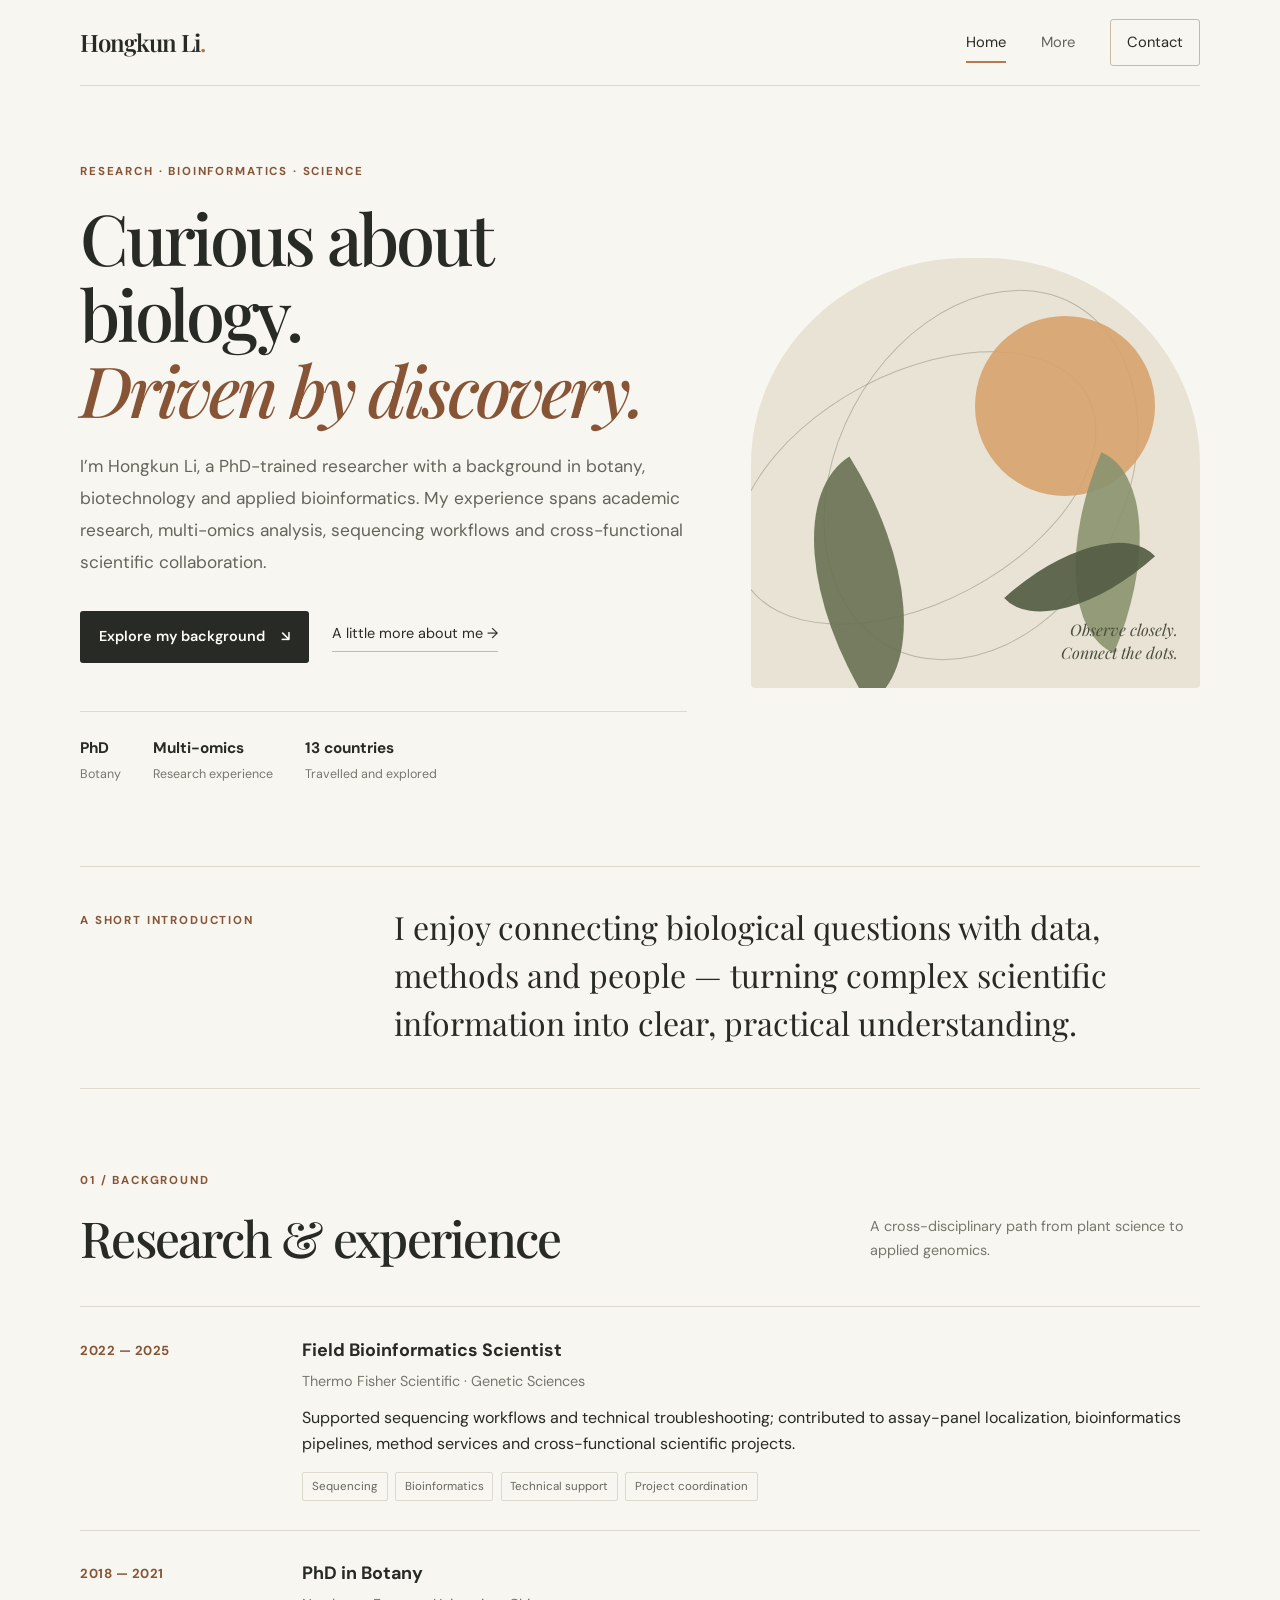
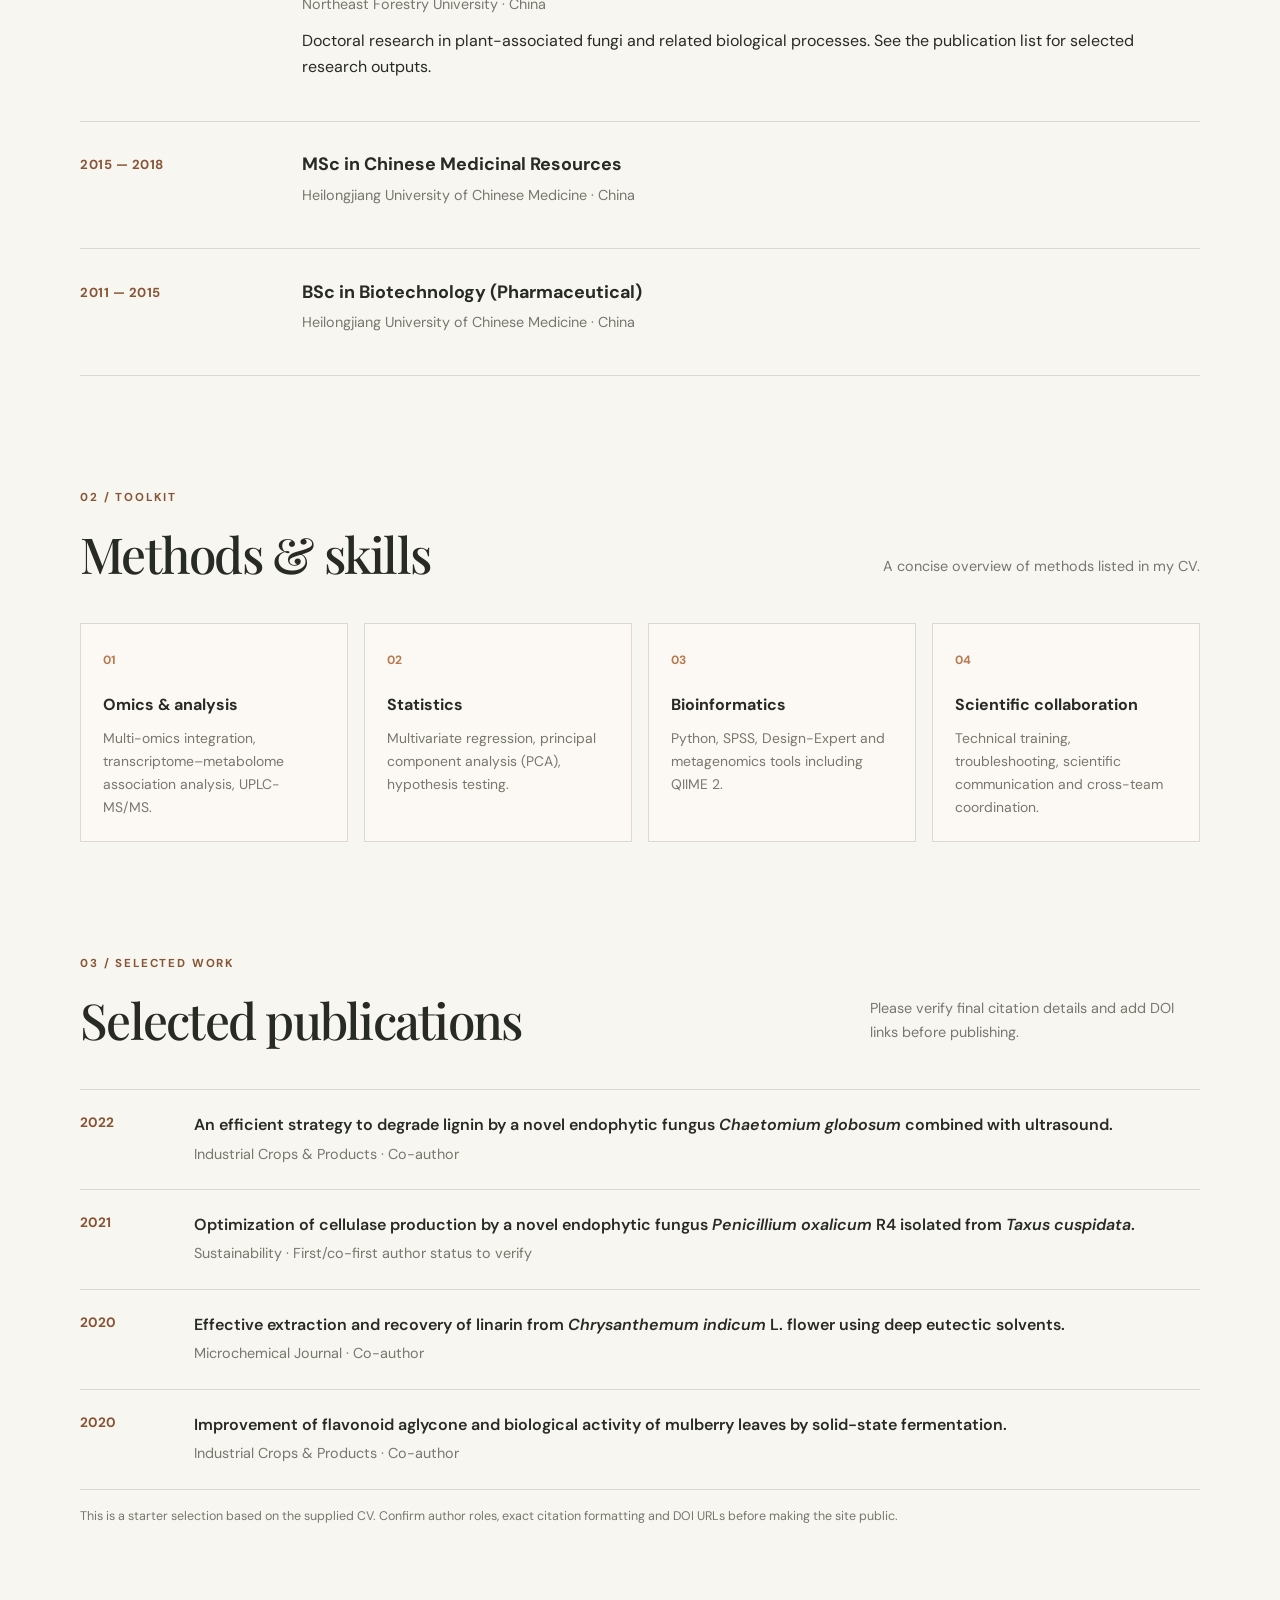
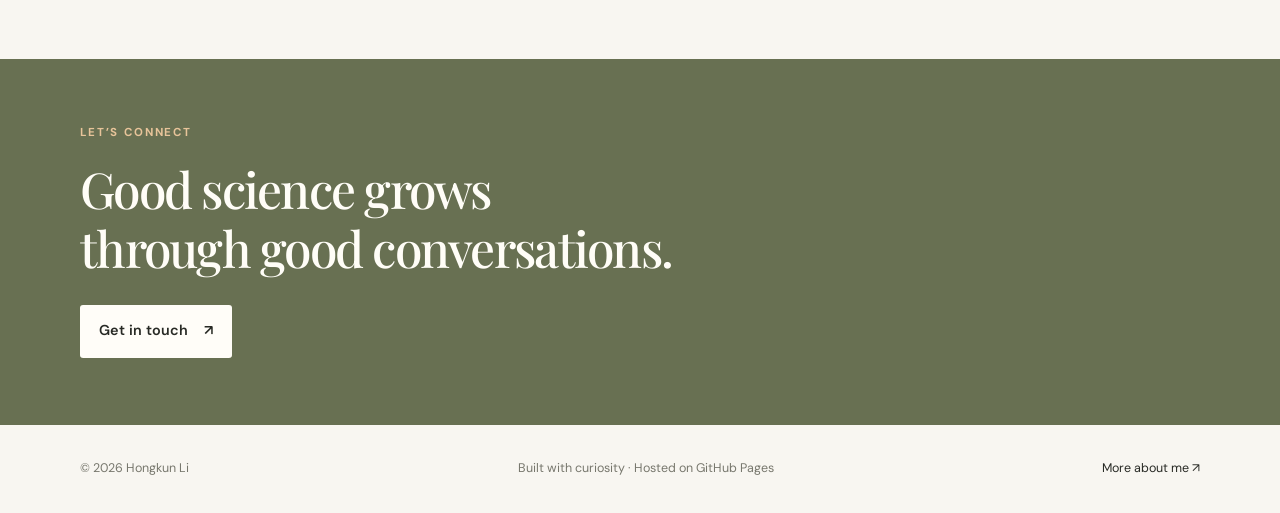
==== index.html @ 90cfc953 "Add files via upload" ====
<!doctype html>
<html lang="en">
<head>
  <meta charset="utf-8">
  <meta name="viewport" content="width=device-width, initial-scale=1">
  <meta name="description" content="Hongkun Li — researcher in botany, biotechnology and bioinformatics.">
  <title>Hongkun Li | Researcher</title>
  <link rel="stylesheet" href="style.css">
  <script src="script.js" defer></script>
</head>
<body>
  <a class="skip-link" href="#main">Skip to content</a>
  <header class="site-header">
    <a class="wordmark" href="index.html" aria-label="Hongkun Li home">Hongkun Li<span>.</span></a>
    <button class="menu-toggle" aria-expanded="false" aria-controls="site-nav">Menu</button>
    <nav id="site-nav" class="site-nav" aria-label="Main navigation">
      <a class="active" href="index.html">Home</a>
      <a href="more.html">More</a>
      <a class="nav-cta" href="mailto:hongkun1231@163.com">Contact</a>
    </nav>
  </header>

  <main id="main">
    <section class="hero section-wrap">
      <div class="hero-copy">
        <p class="eyebrow">RESEARCH · BIOINFORMATICS · SCIENCE</p>
        <h1>Curious about biology.<br><em>Driven by discovery.</em></h1>
        <p class="lead">I’m Hongkun Li, a PhD-trained researcher with a background in botany, biotechnology and applied bioinformatics. My experience spans academic research, multi-omics analysis, sequencing workflows and cross-functional scientific collaboration.</p>
        <div class="hero-actions">
          <a class="button button-dark" href="#research">Explore my background <span aria-hidden="true">↘</span></a>
          <a class="text-link" href="more.html">A little more about me <span aria-hidden="true">→</span></a>
        </div>
        <div class="quick-facts">
          <div><strong>PhD</strong><span>Botany</span></div>
          <div><strong>Multi-omics</strong><span>Research experience</span></div>
          <div><strong>13 countries</strong><span>Travelled and explored</span></div>
        </div>
      </div>
      <div class="hero-art" aria-label="Abstract botanical illustration">
        <div class="art-orbit orbit-one"></div>
        <div class="art-orbit orbit-two"></div>
        <div class="art-sun"></div>
        <div class="leaf leaf-one"></div>
        <div class="leaf leaf-two"></div>
        <div class="leaf leaf-three"></div>
        <div class="art-caption">Observe closely.<br>Connect the dots.</div>
      </div>
    </section>

    <section class="section-wrap intro-strip">
      <p class="eyebrow">A SHORT INTRODUCTION</p>
      <p class="intro-statement">I enjoy connecting biological questions with data, methods and people — turning complex scientific information into clear, practical understanding.</p>
    </section>

    <section id="research" class="section-wrap content-section">
      <div class="section-heading">
        <div><p class="eyebrow">01 / BACKGROUND</p><h2>Research & experience</h2></div>
        <p class="section-note">A cross-disciplinary path from plant science to applied genomics.</p>
      </div>
      <div class="timeline">
        <article class="timeline-item">
          <div class="timeline-date">2022 — 2025</div>
          <div class="timeline-body">
            <h3>Field Bioinformatics Scientist</h3>
            <p class="muted">Thermo Fisher Scientific · Genetic Sciences</p>
            <p>Supported sequencing workflows and technical troubleshooting; contributed to assay-panel localization, bioinformatics pipelines, method services and cross-functional scientific projects.</p>
            <div class="tag-row"><span>Sequencing</span><span>Bioinformatics</span><span>Technical support</span><span>Project coordination</span></div>
          </div>
        </article>
        <article class="timeline-item">
          <div class="timeline-date">2018 — 2021</div>
          <div class="timeline-body">
            <h3>PhD in Botany</h3>
            <p class="muted">Northeast Forestry University · China</p>
            <p>Doctoral research in plant-associated fungi and related biological processes. See the publication list for selected research outputs.</p>
          </div>
        </article>
        <article class="timeline-item">
          <div class="timeline-date">2015 — 2018</div>
          <div class="timeline-body">
            <h3>MSc in Chinese Medicinal Resources</h3>
            <p class="muted">Heilongjiang University of Chinese Medicine · China</p>
          </div>
        </article>
        <article class="timeline-item">
          <div class="timeline-date">2011 — 2015</div>
          <div class="timeline-body">
            <h3>BSc in Biotechnology (Pharmaceutical)</h3>
            <p class="muted">Heilongjiang University of Chinese Medicine · China</p>
          </div>
        </article>
      </div>
    </section>

    <section class="section-wrap content-section">
      <div class="section-heading">
        <div><p class="eyebrow">02 / TOOLKIT</p><h2>Methods & skills</h2></div>
        <p class="section-note">A concise overview of methods listed in my CV.</p>
      </div>
      <div class="skills-grid">
        <article class="skill-card"><span class="skill-number">01</span><h3>Omics & analysis</h3><p>Multi-omics integration, transcriptome–metabolome association analysis, UPLC-MS/MS.</p></article>
        <article class="skill-card"><span class="skill-number">02</span><h3>Statistics</h3><p>Multivariate regression, principal component analysis (PCA), hypothesis testing.</p></article>
        <article class="skill-card"><span class="skill-number">03</span><h3>Bioinformatics</h3><p>Python, SPSS, Design-Expert and metagenomics tools including QIIME 2.</p></article>
        <article class="skill-card"><span class="skill-number">04</span><h3>Scientific collaboration</h3><p>Technical training, troubleshooting, scientific communication and cross-team coordination.</p></article>
      </div>
    </section>

    <section class="section-wrap content-section publications">
      <div class="section-heading">
        <div><p class="eyebrow">03 / SELECTED WORK</p><h2>Selected publications</h2></div>
        <p class="section-note">Please verify final citation details and add DOI links before publishing.</p>
      </div>
      <ol class="publication-list">
        <li><span class="pub-year">2022</span><div><p class="pub-title">An efficient strategy to degrade lignin by a novel endophytic fungus <em>Chaetomium globosum</em> combined with ultrasound.</p><p class="muted">Industrial Crops & Products · Co-author</p></div></li>
        <li><span class="pub-year">2021</span><div><p class="pub-title">Optimization of cellulase production by a novel endophytic fungus <em>Penicillium oxalicum</em> R4 isolated from <em>Taxus cuspidata</em>.</p><p class="muted">Sustainability · First/co-first author status to verify</p></div></li>
        <li><span class="pub-year">2020</span><div><p class="pub-title">Effective extraction and recovery of linarin from <em>Chrysanthemum indicum</em> L. flower using deep eutectic solvents.</p><p class="muted">Microchemical Journal · Co-author</p></div></li>
        <li><span class="pub-year">2020</span><div><p class="pub-title">Improvement of flavonoid aglycone and biological activity of mulberry leaves by solid-state fermentation.</p><p class="muted">Industrial Crops & Products · Co-author</p></div></li>
      </ol>
      <p class="small-note">This is a starter selection based on the supplied CV. Confirm author roles, exact citation formatting and DOI URLs before making the site public.</p>
    </section>

    <section class="closing-cta">
      <div class="section-wrap cta-inner">
        <p class="eyebrow">LET’S CONNECT</p>
        <h2>Good science grows<br>through good conversations.</h2>
        <a class="button button-light" href="mailto:hongkun1231@163.com">Get in touch <span aria-hidden="true">↗</span></a>
      </div>
    </section>
  </main>

  <footer class="site-footer section-wrap">
    <span>© <span id="year"></span> Hongkun Li</span>
    <span>Built with curiosity · Hosted on GitHub Pages</span>
    <a href="more.html">More about me ↗</a>
  </footer>
</body>
</html>
---- style.css ----
@import url('https://fonts.googleapis.com/css2?family=DM+Sans:wght@400;500;600;700&family=Playfair+Display:ital,wght@0,500;0,600;1,500;1,600&display=swap');

:root {
  --paper: #f8f6f1;
  --paper-deep: #eee8dc;
  --ink: #282a25;
  --muted: #77776d;
  --line: #ded9ce;
  --accent: #b8794e;
  --accent-dark: #875536;
  --olive: #6c7455;
  --white: #fffdf8;
  --serif: "Playfair Display", Georgia, serif;
  --sans: "DM Sans", -apple-system, BlinkMacSystemFont, "Segoe UI", sans-serif;
  --max: 1120px;
}
* { box-sizing: border-box; }
html { scroll-behavior: smooth; }
body { margin: 0; background: var(--paper); color: var(--ink); font-family: var(--sans); line-height: 1.65; }
a { color: inherit; text-decoration: none; }
img { display: block; max-width: 100%; }
.section-wrap { width: min(var(--max), calc(100% - 48px)); margin-inline: auto; }
.skip-link { position: absolute; left: -9999px; top: 1rem; background: var(--ink); color: white; padding: .7rem 1rem; z-index: 99; }
.skip-link:focus { left: 1rem; }
.site-header { width: min(var(--max), calc(100% - 48px)); min-height: 86px; margin: auto; display: flex; align-items: center; justify-content: space-between; border-bottom: 1px solid var(--line); }
.wordmark { font-family: var(--serif); font-size: 1.5rem; font-weight: 600; letter-spacing: -.04em; }
.wordmark span { color: var(--accent); }
.site-nav { display: flex; align-items: center; gap: 2.2rem; font-size: .92rem; }
.site-nav a { color: #64645b; transition: color .2s ease; }
.site-nav a:hover, .site-nav a.active { color: var(--ink); }
.site-nav a.active { box-shadow: inset 0 -2px var(--accent); padding: .5rem 0; }
.site-nav .nav-cta { border: 1px solid #c8b9a4; padding: .65rem 1rem; border-radius: 3px; color: var(--ink); }
.menu-toggle { display: none; font: inherit; border: 1px solid var(--line); background: transparent; border-radius: 3px; padding: .5rem .75rem; }
.hero { display: grid; grid-template-columns: 1.15fr .85fr; gap: 4rem; align-items: center; padding-top: 76px; padding-bottom: 82px; }
.eyebrow { color: var(--accent-dark); font-size: .72rem; font-weight: 700; letter-spacing: .16em; margin: 0 0 1.1rem; }
h1, h2, h3, p { margin-top: 0; }
h1 { font-family: var(--serif); font-size: clamp(2.7rem, 5.5vw, 4.8rem); line-height: 1.08; font-weight: 500; letter-spacing: -.045em; margin-bottom: 1.5rem; }
h1 em, h2 em { color: var(--accent-dark); font-weight: 500; }
.lead { max-width: 640px; color: #64645b; font-size: 1.08rem; line-height: 1.85; }
.hero-actions { display: flex; align-items: center; flex-wrap: wrap; gap: 1.4rem; margin-top: 2rem; }
.button { display: inline-flex; align-items: center; justify-content: center; gap: 1rem; padding: .9rem 1.2rem; border-radius: 3px; font-size: .9rem; font-weight: 600; transition: transform .2s ease, background .2s ease; }
.button:hover { transform: translateY(-2px); }
.button-dark { background: var(--ink); color: var(--white); }
.button-dark:hover { background: #45483d; }
.button-light { background: var(--white); color: var(--ink); }
.text-link { border-bottom: 1px solid #c9b8a3; padding-bottom: .3rem; font-size: .9rem; }
.quick-facts { display: flex; gap: 2rem; flex-wrap: wrap; margin-top: 3rem; padding-top: 1.5rem; border-top: 1px solid var(--line); }
.quick-facts div { display: grid; gap: .15rem; }
.quick-facts strong { font-size: .96rem; }
.quick-facts span { color: var(--muted); font-size: .78rem; }
.hero-art { min-height: 430px; position: relative; overflow: hidden; background: #e9e3d6; border-radius: 48% 48% 4px 4px; isolation: isolate; }
.art-sun { position: absolute; width: 180px; height: 180px; border-radius: 50%; background: #d7a46d; top: 58px; right: 45px; opacity: .9; }
.art-orbit { position: absolute; border: 1px solid rgba(90, 94, 70, .35); border-radius: 50%; transform: rotate(-28deg); }
.orbit-one { width: 390px; height: 230px; top: 115px; left: -30px; }
.orbit-two { width: 290px; height: 390px; top: 22px; left: 85px; transform: rotate(28deg); }
.leaf { position: absolute; background: var(--olive); border-radius: 100% 0 100% 0; transform-origin: bottom right; opacity: .92; }
.leaf-one { width: 115px; height: 220px; bottom: 45px; left: 100px; transform: rotate(-32deg); }
.leaf-two { width: 90px; height: 180px; bottom: 70px; left: 190px; transform: rotate(23deg) scaleX(-1); background: #8d9570; }
.leaf-three { width: 70px; height: 140px; bottom: 38px; left: 230px; transform: rotate(48deg); background: #555e45; }
.art-caption { position: absolute; bottom: 24px; right: 22px; font-family: var(--serif); font-style: italic; font-size: 1rem; line-height: 1.4; color: #4b4e3d; text-align: right; }
.intro-strip { border-top: 1px solid var(--line); border-bottom: 1px solid var(--line); padding: 2.2rem 0 2.6rem; display: grid; grid-template-columns: .35fr 1fr; gap: 2rem; align-items: start; }
.intro-strip .eyebrow { margin: .5rem 0 0; }
.intro-statement { font-family: var(--serif); font-size: clamp(1.35rem, 2.6vw, 2rem); line-height: 1.5; max-width: 850px; margin: 0; }
.content-section { padding-top: 82px; padding-bottom: 30px; }
.section-heading { display: flex; justify-content: space-between; align-items: end; gap: 2rem; margin-bottom: 2.5rem; }
.section-heading h2, .cta-inner h2 { font-family: var(--serif); font-size: clamp(2rem, 4vw, 3.1rem); line-height: 1.18; font-weight: 500; letter-spacing: -.035em; margin: 0; }
.section-note { max-width: 330px; margin: 0 0 .25rem; color: var(--muted); font-size: .9rem; }
.timeline { border-top: 1px solid var(--line); }
.timeline-item { display: grid; grid-template-columns: 190px 1fr; gap: 2rem; padding: 1.8rem 0; border-bottom: 1px solid var(--line); }
.timeline-date { color: var(--accent-dark); font-size: .82rem; font-weight: 700; letter-spacing: .04em; padding-top: .25rem; }
.timeline-body h3 { margin-bottom: .25rem; font-size: 1.12rem; }
.timeline-body p { margin-bottom: .7rem; }
.muted { color: var(--muted); font-size: .9rem; }
.tag-row { display: flex; gap: .45rem; flex-wrap: wrap; margin-top: .9rem; }
.tag-row span { border: 1px solid var(--line); color: #66665d; padding: .25rem .55rem; font-size: .72rem; border-radius: 2px; }
.skills-grid { display: grid; grid-template-columns: repeat(4, 1fr); gap: 1rem; }
.skill-card { border: 1px solid var(--line); padding: 1.35rem; min-height: 210px; background: rgba(255,253,248,.45); }
.skill-number { color: var(--accent); font-size: .75rem; font-weight: 700; }
.skill-card h3 { font-size: 1rem; margin: 1.25rem 0 .55rem; }
.skill-card p { color: var(--muted); font-size: .87rem; margin: 0; }
.publication-list { list-style: none; padding: 0; margin: 0; border-top: 1px solid var(--line); }
.publication-list li { display: grid; grid-template-columns: 90px 1fr; gap: 1.5rem; padding: 1.4rem 0; border-bottom: 1px solid var(--line); }
.pub-year { color: var(--accent-dark); font-weight: 700; font-size: .85rem; }
.pub-title { margin-bottom: .25rem; font-weight: 600; }
.publication-list .muted { margin-bottom: 0; }
.small-note { font-size: .78rem; color: var(--muted); margin-top: 1rem; }
.closing-cta { background: #687052; color: #fffdf7; margin-top: 90px; }
.cta-inner { padding-top: 4rem; padding-bottom: 4.2rem; }
.cta-inner .eyebrow { color: #e8c49a; }
.cta-inner h2 { margin-bottom: 1.8rem; }
.site-footer { min-height: 88px; display: flex; justify-content: space-between; align-items: center; gap: 1rem; color: var(--muted); font-size: .78rem; }
.site-footer a { color: var(--ink); }
.more-hero { padding-top: 90px; padding-bottom: 55px; }
.more-hero h1 { max-width: 850px; }
.more-hero .lead { max-width: 650px; }
.photo-grid { display: grid; grid-template-columns: 1.05fr .95fr; grid-template-rows: 270px 270px; gap: 1rem; }
.photo-card { margin: 0; background: var(--paper-deep); overflow: hidden; position: relative; min-height: 220px; }
.photo-card img { width: 100%; height: 100%; min-height: 220px; object-fit: cover; transition: transform .5s ease; }
.photo-card:hover img { transform: scale(1.035); }
.photo-card figcaption { position: absolute; left: 0; right: 0; bottom: 0; padding: 2.4rem 1.2rem 1.1rem; color: white; background: linear-gradient(transparent, rgba(25,27,23,.78)); display: grid; gap: .15rem; }
.photo-card figcaption strong { font-family: var(--serif); font-size: 1.25rem; font-weight: 500; }
.photo-card figcaption span { font-size: .78rem; opacity: .9; }
.photo-tall { grid-row: span 2; }
.photo-wide { }
.hobby-layout { display: grid; grid-template-columns: 1fr .9fr; gap: 3rem; align-items: center; }
.hobby-copy { max-width: 500px; }
.large-quote { font-family: var(--serif); font-size: clamp(1.8rem, 3vw, 2.5rem); line-height: 1.35; color: var(--accent-dark); }
.yoga-photo { min-height: 350px; }
.yoga-photo img { min-height: 350px; }
.interest-row { display: grid; grid-template-columns: 80px 1fr; gap: 1.5rem; border-top: 1px solid var(--line); padding: 1.2rem 0; }
.interest-row:last-child { border-bottom: 1px solid var(--line); }
.interest-row > span { color: var(--accent); font-weight: 700; font-size: .82rem; }
.interest-row p { margin: 0; }
@media (max-width: 800px) {
  .hero { grid-template-columns: 1fr; gap: 2.5rem; padding-top: 54px; }
  .hero-art { min-height: 330px; max-width: 500px; width: 100%; margin-inline: auto; }
  .intro-strip { grid-template-columns: 1fr; gap: .8rem; }
  .section-heading { align-items: start; flex-direction: column; gap: .8rem; }
  .skills-grid { grid-template-columns: repeat(2, 1fr); }
  .timeline-item { grid-template-columns: 130px 1fr; gap: 1.2rem; }
  .hobby-layout { gap: 1.5rem; }
}
@media (max-width: 560px) {
  .section-wrap, .site-header { width: min(100% - 32px, var(--max)); }
  .site-header { min-height: 72px; position: relative; }
  .menu-toggle { display: block; }
  .site-nav { display: none; position: absolute; z-index: 10; top: 71px; left: 0; right: 0; background: var(--paper); border: 1px solid var(--line); padding: 1rem; flex-direction: column; align-items: stretch; gap: .8rem; }
  .site-nav.open { display: flex; }
  .site-nav a { padding: .5rem; }
  .site-nav .nav-cta { text-align: center; }
  h1 { font-size: clamp(2.5rem, 12vw, 3.5rem); }
  .hero { padding-top: 44px; padding-bottom: 50px; }
  .hero-actions { align-items: flex-start; flex-direction: column; }
  .quick-facts { gap: 1.2rem; }
  .content-section { padding-top: 58px; }
  .timeline-item { grid-template-columns: 1fr; gap: .35rem; }
  .skills-grid { grid-template-columns: 1fr; }
  .skill-card { min-height: auto; }
  .publication-list li { grid-template-columns: 55px 1fr; gap: .8rem; }
  .photo-grid { grid-template-columns: 1fr; grid-template-rows: auto; }
  .photo-card, .photo-tall, .photo-wide { grid-row: auto; min-height: 250px; }
  .photo-card img { min-height: 250px; }
  .hobby-layout { grid-template-columns: 1fr; }
  .yoga-photo, .yoga-photo img { min-height: 280px; }
  .site-footer { align-items: flex-start; flex-direction: column; padding-top: 1.4rem; padding-bottom: 1.4rem; gap: .35rem; }
  .cta-inner { padding-top: 3rem; padding-bottom: 3rem; }
}
@media (prefers-reduced-motion: reduce) {
  html { scroll-behavior: auto; }
  *, *::before, *::after { transition-duration: .01ms !important; animation-duration: .01ms !important; }
}
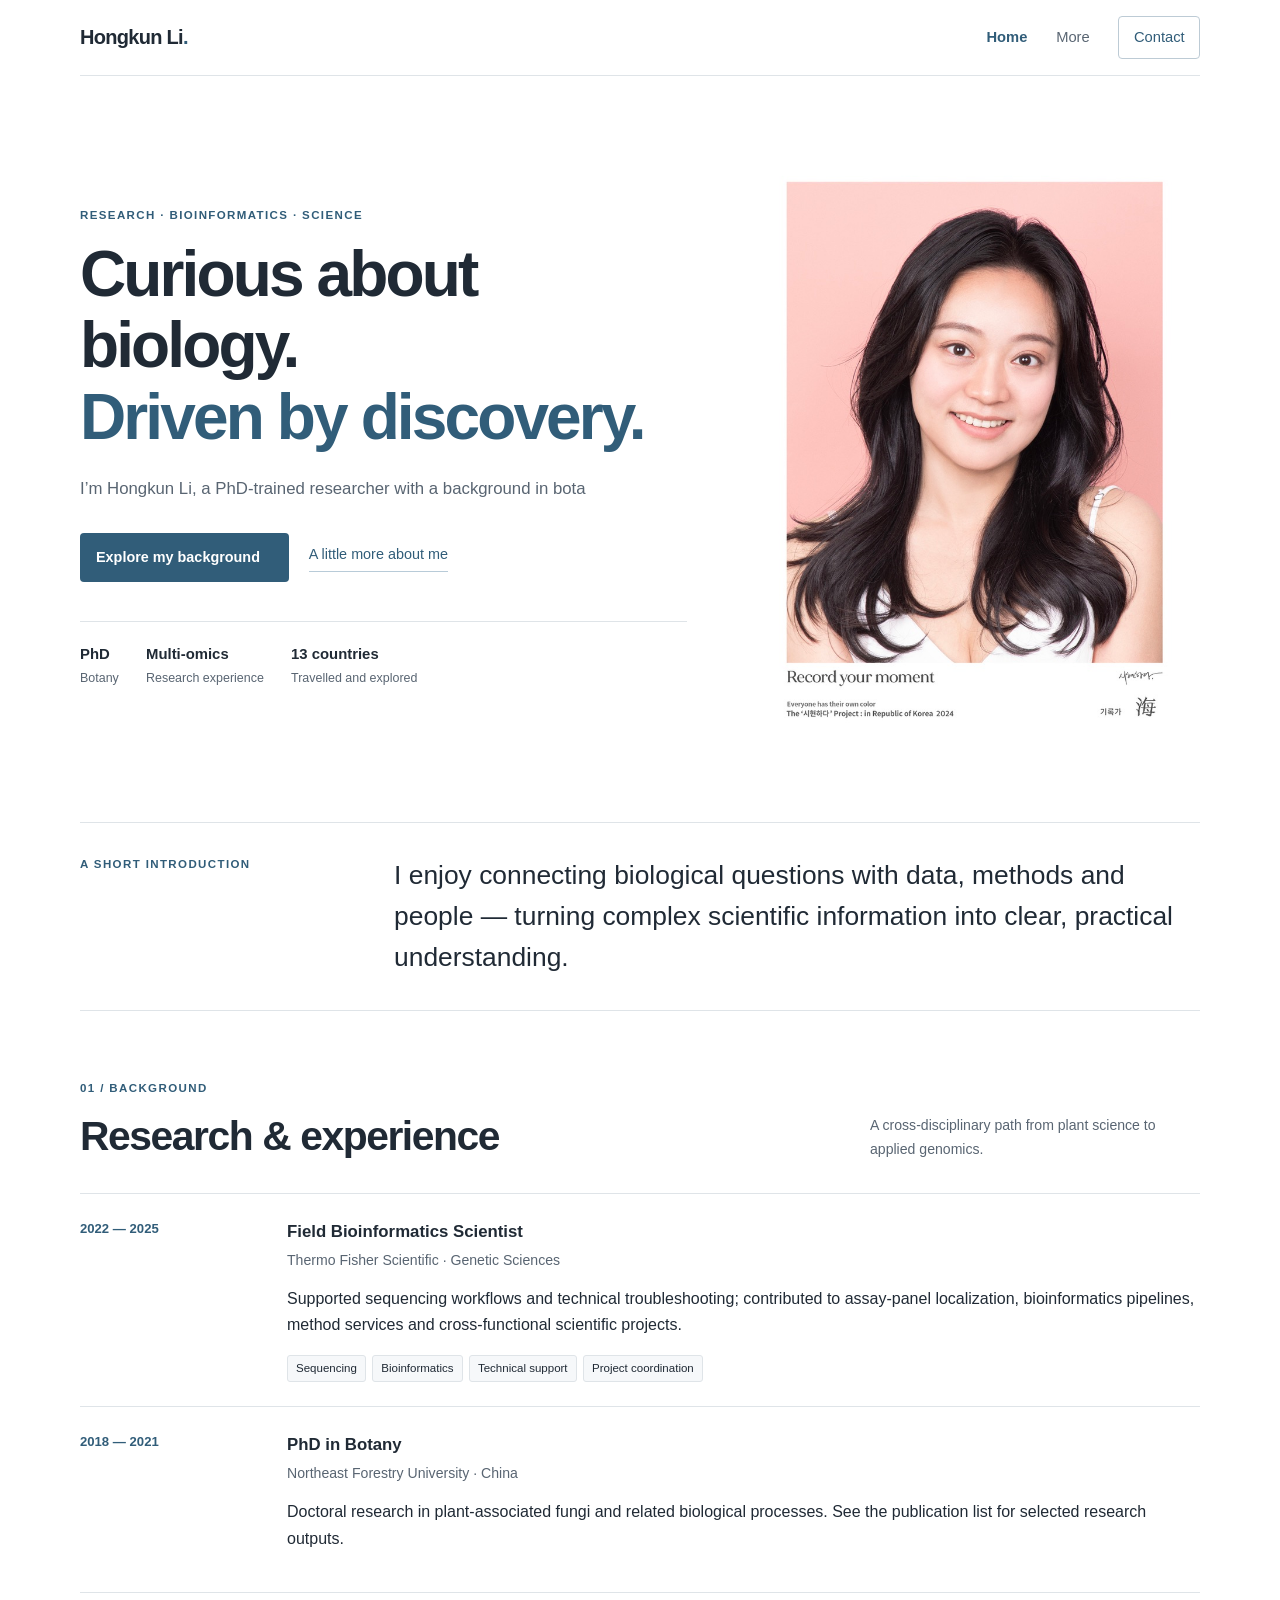
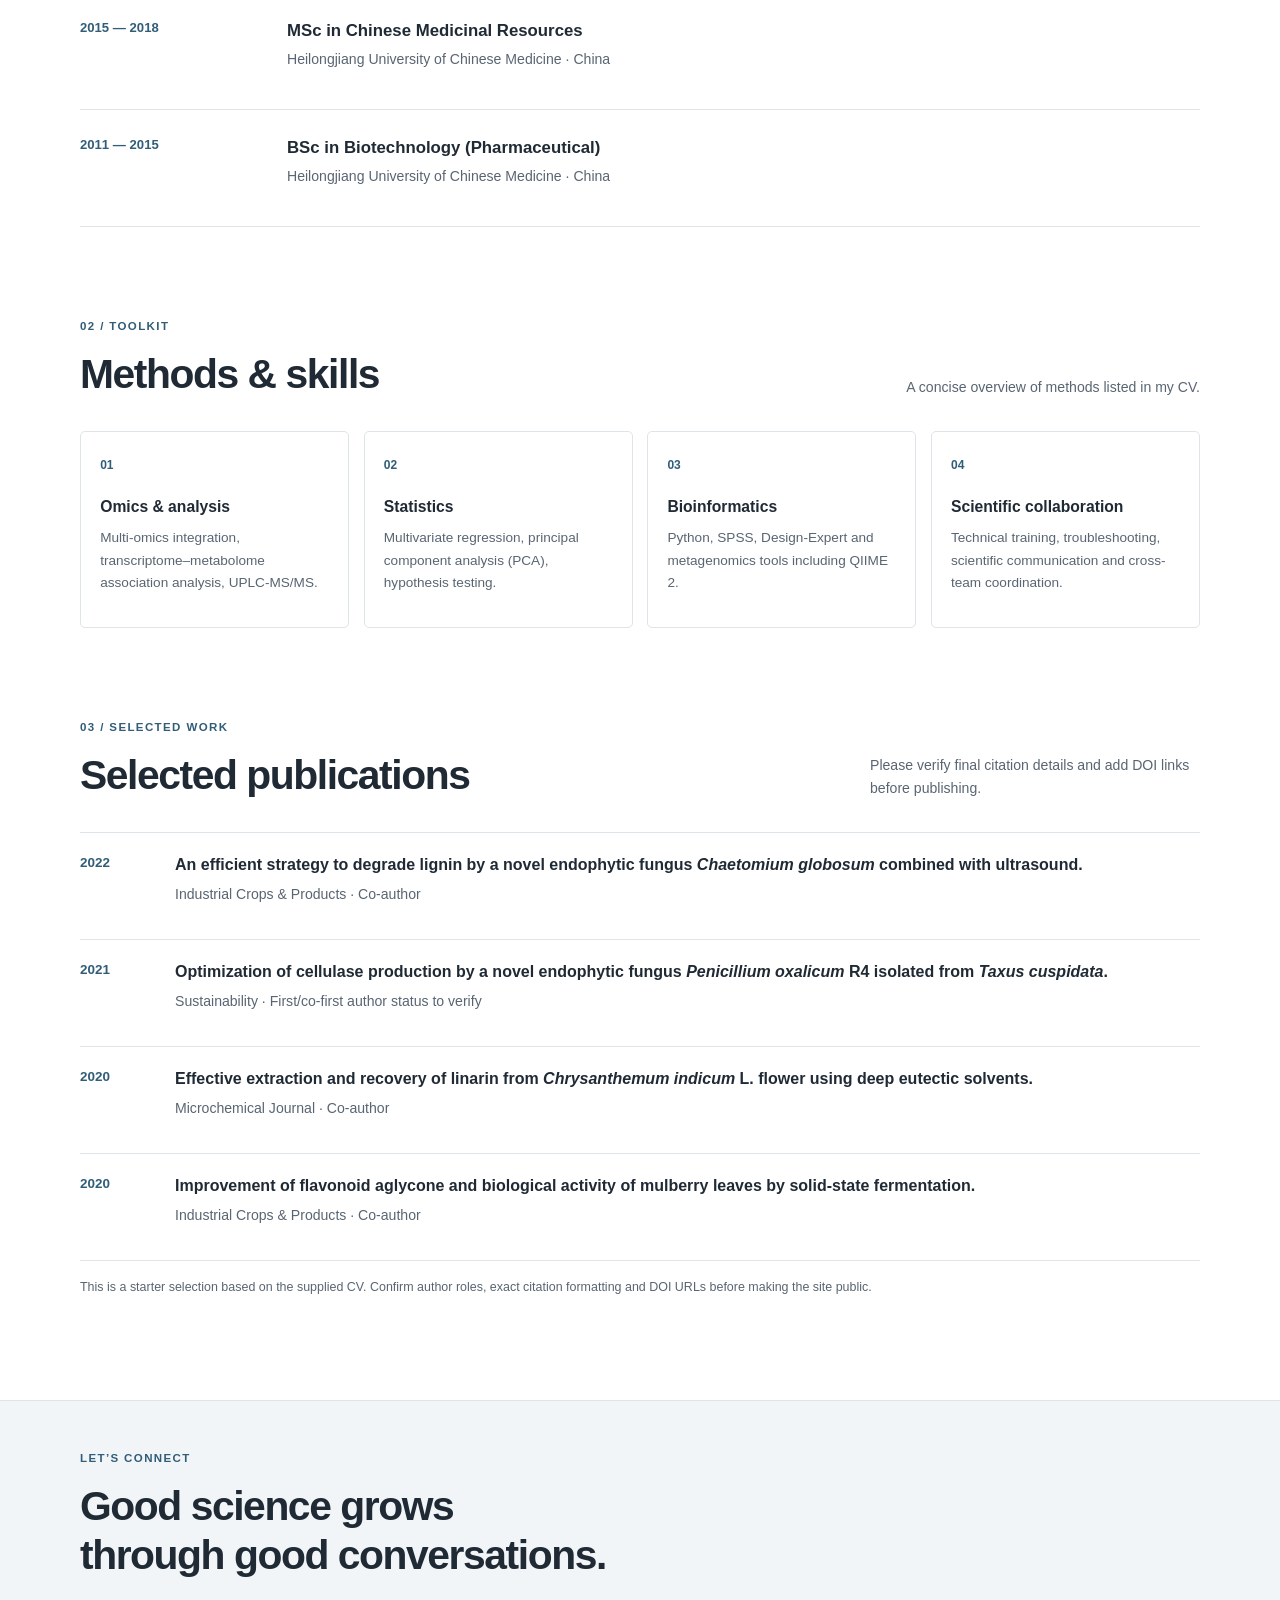
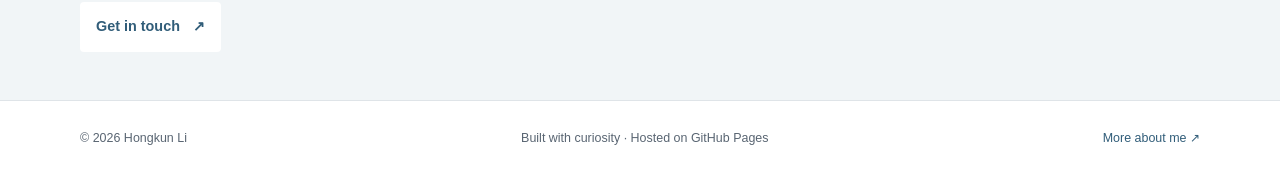
==== commit 81e30e71: "Update index.html" ====
--- a/index.html
+++ b/index.html
@@ -20,30 +20,35 @@
     </nav>
   </header>
 
-  <main id="main">
-    <section class="hero section-wrap">
-      <div class="hero-copy">
-        <p class="eyebrow">RESEARCH · BIOINFORMATICS · SCIENCE</p>
-        <h1>Curious about biology.<br><em>Driven by discovery.</em></h1>
-        <p class="lead">I’m Hongkun Li, a PhD-trained researcher with a background in botany, biotechnology and applied bioinformatics. My experience spans academic research, multi-omics analysis, sequencing workflows and cross-functional scientific collaboration.</p>
-        <div class="hero-actions">
-          <a class="button button-dark" href="#research">Explore my background <span aria-hidden="true">↘</span></a>
-          <a class="text-link" href="more.html">A little more about me <span aria-hidden="true">→</span></a>
-        </div>
-        <div class="quick-facts">
-          <div><strong>PhD</strong><span>Botany</span></div>
-          <div><strong>Multi-omics</strong><span>Research experience</span></div>
-          <div><strong>13 countries</strong><span>Travelled and explored</span></div>
-        </div>
+<main id="main">
+  <section class="hero section-wrap">
+    <div class="hero-copy">
+      <p class="eyebrow">RESEARCH · BIOINFORMATICS · SCIENCE</p>
+      <h1>Curious about biology.<br><em>Driven by discovery.</em></h1>
+      <p class="lead">I’m Hongkun Li, a PhD-trained researcher with a background in bota</p>
+      <div class="hero-actions">
+        <a class="button button-dark" href="#research">Explore my background <span aria-hidden=''></span></a>
+        <a class="text-link" href="more.html">A little more about me <span aria-hidden=''></span></a>
       </div>
-      <div class="hero-art" aria-label="Abstract botanical illustration">
-        <div class="art-orbit orbit-one"></div>
-        <div class="art-orbit orbit-two"></div>
-        <div class="art-sun"></div>
-        <div class="leaf leaf-one"></div>
-        <div class="leaf leaf-two"></div>
-        <div class="leaf leaf-three"></div>
-        <div class="art-caption">Observe closely.<br>Connect the dots.</div>
+
+      <div class="quick-facts">
+        <div><strong>PhD</strong><span>Botany</span></div>
+        <div><strong>Multi-omics</strong><span>Research experience</span></div>
+        <div><strong>13 countries</strong><span>Travelled and explored</span></div>
+      </div>
+    </div>
+
+    <div>
+      <img
+        src="profile.jpg"
+        alt="Hongkun Li"
+        class="profile-photo"
+      >
+    </div>
+  </section>
+</main>
+
+
       </div>
     </section>
 
--- a/style.css
+++ b/style.css
@@ -1,151 +1,2 @@
-@import url('https://fonts.googleapis.com/css2?family=DM+Sans:wght@400;500;600;700&family=Playfair+Display:ital,wght@0,500;0,600;1,500;1,600&display=swap');
-
-:root {
-  --paper: #f8f6f1;
-  --paper-deep: #eee8dc;
-  --ink: #282a25;
-  --muted: #77776d;
-  --line: #ded9ce;
-  --accent: #b8794e;
-  --accent-dark: #875536;
-  --olive: #6c7455;
-  --white: #fffdf8;
-  --serif: "Playfair Display", Georgia, serif;
-  --sans: "DM Sans", -apple-system, BlinkMacSystemFont, "Segoe UI", sans-serif;
-  --max: 1120px;
-}
-* { box-sizing: border-box; }
-html { scroll-behavior: smooth; }
-body { margin: 0; background: var(--paper); color: var(--ink); font-family: var(--sans); line-height: 1.65; }
-a { color: inherit; text-decoration: none; }
-img { display: block; max-width: 100%; }
-.section-wrap { width: min(var(--max), calc(100% - 48px)); margin-inline: auto; }
-.skip-link { position: absolute; left: -9999px; top: 1rem; background: var(--ink); color: white; padding: .7rem 1rem; z-index: 99; }
-.skip-link:focus { left: 1rem; }
-.site-header { width: min(var(--max), calc(100% - 48px)); min-height: 86px; margin: auto; display: flex; align-items: center; justify-content: space-between; border-bottom: 1px solid var(--line); }
-.wordmark { font-family: var(--serif); font-size: 1.5rem; font-weight: 600; letter-spacing: -.04em; }
-.wordmark span { color: var(--accent); }
-.site-nav { display: flex; align-items: center; gap: 2.2rem; font-size: .92rem; }
-.site-nav a { color: #64645b; transition: color .2s ease; }
-.site-nav a:hover, .site-nav a.active { color: var(--ink); }
-.site-nav a.active { box-shadow: inset 0 -2px var(--accent); padding: .5rem 0; }
-.site-nav .nav-cta { border: 1px solid #c8b9a4; padding: .65rem 1rem; border-radius: 3px; color: var(--ink); }
-.menu-toggle { display: none; font: inherit; border: 1px solid var(--line); background: transparent; border-radius: 3px; padding: .5rem .75rem; }
-.hero { display: grid; grid-template-columns: 1.15fr .85fr; gap: 4rem; align-items: center; padding-top: 76px; padding-bottom: 82px; }
-.eyebrow { color: var(--accent-dark); font-size: .72rem; font-weight: 700; letter-spacing: .16em; margin: 0 0 1.1rem; }
-h1, h2, h3, p { margin-top: 0; }
-h1 { font-family: var(--serif); font-size: clamp(2.7rem, 5.5vw, 4.8rem); line-height: 1.08; font-weight: 500; letter-spacing: -.045em; margin-bottom: 1.5rem; }
-h1 em, h2 em { color: var(--accent-dark); font-weight: 500; }
-.lead { max-width: 640px; color: #64645b; font-size: 1.08rem; line-height: 1.85; }
-.hero-actions { display: flex; align-items: center; flex-wrap: wrap; gap: 1.4rem; margin-top: 2rem; }
-.button { display: inline-flex; align-items: center; justify-content: center; gap: 1rem; padding: .9rem 1.2rem; border-radius: 3px; font-size: .9rem; font-weight: 600; transition: transform .2s ease, background .2s ease; }
-.button:hover { transform: translateY(-2px); }
-.button-dark { background: var(--ink); color: var(--white); }
-.button-dark:hover { background: #45483d; }
-.button-light { background: var(--white); color: var(--ink); }
-.text-link { border-bottom: 1px solid #c9b8a3; padding-bottom: .3rem; font-size: .9rem; }
-.quick-facts { display: flex; gap: 2rem; flex-wrap: wrap; margin-top: 3rem; padding-top: 1.5rem; border-top: 1px solid var(--line); }
-.quick-facts div { display: grid; gap: .15rem; }
-.quick-facts strong { font-size: .96rem; }
-.quick-facts span { color: var(--muted); font-size: .78rem; }
-.hero-art { min-height: 430px; position: relative; overflow: hidden; background: #e9e3d6; border-radius: 48% 48% 4px 4px; isolation: isolate; }
-.art-sun { position: absolute; width: 180px; height: 180px; border-radius: 50%; background: #d7a46d; top: 58px; right: 45px; opacity: .9; }
-.art-orbit { position: absolute; border: 1px solid rgba(90, 94, 70, .35); border-radius: 50%; transform: rotate(-28deg); }
-.orbit-one { width: 390px; height: 230px; top: 115px; left: -30px; }
-.orbit-two { width: 290px; height: 390px; top: 22px; left: 85px; transform: rotate(28deg); }
-.leaf { position: absolute; background: var(--olive); border-radius: 100% 0 100% 0; transform-origin: bottom right; opacity: .92; }
-.leaf-one { width: 115px; height: 220px; bottom: 45px; left: 100px; transform: rotate(-32deg); }
-.leaf-two { width: 90px; height: 180px; bottom: 70px; left: 190px; transform: rotate(23deg) scaleX(-1); background: #8d9570; }
-.leaf-three { width: 70px; height: 140px; bottom: 38px; left: 230px; transform: rotate(48deg); background: #555e45; }
-.art-caption { position: absolute; bottom: 24px; right: 22px; font-family: var(--serif); font-style: italic; font-size: 1rem; line-height: 1.4; color: #4b4e3d; text-align: right; }
-.intro-strip { border-top: 1px solid var(--line); border-bottom: 1px solid var(--line); padding: 2.2rem 0 2.6rem; display: grid; grid-template-columns: .35fr 1fr; gap: 2rem; align-items: start; }
-.intro-strip .eyebrow { margin: .5rem 0 0; }
-.intro-statement { font-family: var(--serif); font-size: clamp(1.35rem, 2.6vw, 2rem); line-height: 1.5; max-width: 850px; margin: 0; }
-.content-section { padding-top: 82px; padding-bottom: 30px; }
-.section-heading { display: flex; justify-content: space-between; align-items: end; gap: 2rem; margin-bottom: 2.5rem; }
-.section-heading h2, .cta-inner h2 { font-family: var(--serif); font-size: clamp(2rem, 4vw, 3.1rem); line-height: 1.18; font-weight: 500; letter-spacing: -.035em; margin: 0; }
-.section-note { max-width: 330px; margin: 0 0 .25rem; color: var(--muted); font-size: .9rem; }
-.timeline { border-top: 1px solid var(--line); }
-.timeline-item { display: grid; grid-template-columns: 190px 1fr; gap: 2rem; padding: 1.8rem 0; border-bottom: 1px solid var(--line); }
-.timeline-date { color: var(--accent-dark); font-size: .82rem; font-weight: 700; letter-spacing: .04em; padding-top: .25rem; }
-.timeline-body h3 { margin-bottom: .25rem; font-size: 1.12rem; }
-.timeline-body p { margin-bottom: .7rem; }
-.muted { color: var(--muted); font-size: .9rem; }
-.tag-row { display: flex; gap: .45rem; flex-wrap: wrap; margin-top: .9rem; }
-.tag-row span { border: 1px solid var(--line); color: #66665d; padding: .25rem .55rem; font-size: .72rem; border-radius: 2px; }
-.skills-grid { display: grid; grid-template-columns: repeat(4, 1fr); gap: 1rem; }
-.skill-card { border: 1px solid var(--line); padding: 1.35rem; min-height: 210px; background: rgba(255,253,248,.45); }
-.skill-number { color: var(--accent); font-size: .75rem; font-weight: 700; }
-.skill-card h3 { font-size: 1rem; margin: 1.25rem 0 .55rem; }
-.skill-card p { color: var(--muted); font-size: .87rem; margin: 0; }
-.publication-list { list-style: none; padding: 0; margin: 0; border-top: 1px solid var(--line); }
-.publication-list li { display: grid; grid-template-columns: 90px 1fr; gap: 1.5rem; padding: 1.4rem 0; border-bottom: 1px solid var(--line); }
-.pub-year { color: var(--accent-dark); font-weight: 700; font-size: .85rem; }
-.pub-title { margin-bottom: .25rem; font-weight: 600; }
-.publication-list .muted { margin-bottom: 0; }
-.small-note { font-size: .78rem; color: var(--muted); margin-top: 1rem; }
-.closing-cta { background: #687052; color: #fffdf7; margin-top: 90px; }
-.cta-inner { padding-top: 4rem; padding-bottom: 4.2rem; }
-.cta-inner .eyebrow { color: #e8c49a; }
-.cta-inner h2 { margin-bottom: 1.8rem; }
-.site-footer { min-height: 88px; display: flex; justify-content: space-between; align-items: center; gap: 1rem; color: var(--muted); font-size: .78rem; }
-.site-footer a { color: var(--ink); }
-.more-hero { padding-top: 90px; padding-bottom: 55px; }
-.more-hero h1 { max-width: 850px; }
-.more-hero .lead { max-width: 650px; }
-.photo-grid { display: grid; grid-template-columns: 1.05fr .95fr; grid-template-rows: 270px 270px; gap: 1rem; }
-.photo-card { margin: 0; background: var(--paper-deep); overflow: hidden; position: relative; min-height: 220px; }
-.photo-card img { width: 100%; height: 100%; min-height: 220px; object-fit: cover; transition: transform .5s ease; }
-.photo-card:hover img { transform: scale(1.035); }
-.photo-card figcaption { position: absolute; left: 0; right: 0; bottom: 0; padding: 2.4rem 1.2rem 1.1rem; color: white; background: linear-gradient(transparent, rgba(25,27,23,.78)); display: grid; gap: .15rem; }
-.photo-card figcaption strong { font-family: var(--serif); font-size: 1.25rem; font-weight: 500; }
-.photo-card figcaption span { font-size: .78rem; opacity: .9; }
-.photo-tall { grid-row: span 2; }
-.photo-wide { }
-.hobby-layout { display: grid; grid-template-columns: 1fr .9fr; gap: 3rem; align-items: center; }
-.hobby-copy { max-width: 500px; }
-.large-quote { font-family: var(--serif); font-size: clamp(1.8rem, 3vw, 2.5rem); line-height: 1.35; color: var(--accent-dark); }
-.yoga-photo { min-height: 350px; }
-.yoga-photo img { min-height: 350px; }
-.interest-row { display: grid; grid-template-columns: 80px 1fr; gap: 1.5rem; border-top: 1px solid var(--line); padding: 1.2rem 0; }
-.interest-row:last-child { border-bottom: 1px solid var(--line); }
-.interest-row > span { color: var(--accent); font-weight: 700; font-size: .82rem; }
-.interest-row p { margin: 0; }
-@media (max-width: 800px) {
-  .hero { grid-template-columns: 1fr; gap: 2.5rem; padding-top: 54px; }
-  .hero-art { min-height: 330px; max-width: 500px; width: 100%; margin-inline: auto; }
-  .intro-strip { grid-template-columns: 1fr; gap: .8rem; }
-  .section-heading { align-items: start; flex-direction: column; gap: .8rem; }
-  .skills-grid { grid-template-columns: repeat(2, 1fr); }
-  .timeline-item { grid-template-columns: 130px 1fr; gap: 1.2rem; }
-  .hobby-layout { gap: 1.5rem; }
-}
-@media (max-width: 560px) {
-  .section-wrap, .site-header { width: min(100% - 32px, var(--max)); }
-  .site-header { min-height: 72px; position: relative; }
-  .menu-toggle { display: block; }
-  .site-nav { display: none; position: absolute; z-index: 10; top: 71px; left: 0; right: 0; background: var(--paper); border: 1px solid var(--line); padding: 1rem; flex-direction: column; align-items: stretch; gap: .8rem; }
-  .site-nav.open { display: flex; }
-  .site-nav a { padding: .5rem; }
-  .site-nav .nav-cta { text-align: center; }
-  h1 { font-size: clamp(2.5rem, 12vw, 3.5rem); }
-  .hero { padding-top: 44px; padding-bottom: 50px; }
-  .hero-actions { align-items: flex-start; flex-direction: column; }
-  .quick-facts { gap: 1.2rem; }
-  .content-section { padding-top: 58px; }
-  .timeline-item { grid-template-columns: 1fr; gap: .35rem; }
-  .skills-grid { grid-template-columns: 1fr; }
-  .skill-card { min-height: auto; }
-  .publication-list li { grid-template-columns: 55px 1fr; gap: .8rem; }
-  .photo-grid { grid-template-columns: 1fr; grid-template-rows: auto; }
-  .photo-card, .photo-tall, .photo-wide { grid-row: auto; min-height: 250px; }
-  .photo-card img { min-height: 250px; }
-  .hobby-layout { grid-template-columns: 1fr; }
-  .yoga-photo, .yoga-photo img { min-height: 280px; }
-  .site-footer { align-items: flex-start; flex-direction: column; padding-top: 1.4rem; padding-bottom: 1.4rem; gap: .35rem; }
-  .cta-inner { padding-top: 3rem; padding-bottom: 3rem; }
-}
-@media (prefers-reduced-motion: reduce) {
-  html { scroll-behavior: auto; }
-  *, *::before, *::after { transition-duration: .01ms !important; animation-duration: .01ms !important; }
-}
+/* Minimal, professional academic portfolio */
+:root{--paper:#fff;--soft:#f6f8fa;--ink:#202a35;--muted:#596572;--line:#dfe4e8;--accent:#315d79;--max:1120px;--sans:-apple-system,BlinkMacSystemFont,"Segoe UI",Roboto,Helvetica,Arial,sans-serif}*{box-sizing:border-box}html{scroll-behavior:smooth}body{margin:0;background:var(--paper);color:var(--ink);font-family:var(--sans);line-height:1.65}a{color:inherit;text-decoration:none}img{display:block;max-width:100%}.section-wrap{width:min(var(--max),calc(100% - 48px));margin-inline:auto}.skip-link{position:absolute;left:-9999px;top:1rem;background:var(--ink);color:white;padding:.7rem 1rem;z-index:99}.skip-link:focus{left:1rem}.site-header{width:min(var(--max),calc(100% - 48px));min-height:76px;margin:auto;display:flex;align-items:center;justify-content:space-between;border-bottom:1px solid var(--line)}.wordmark{font-size:1.25rem;font-weight:700;letter-spacing:-.035em}.wordmark span{color:var(--accent)}.site-nav{display:flex;align-items:center;gap:1.8rem;font-size:.92rem}.site-nav a{color:var(--muted)}.site-nav a:hover,.site-nav a.active{color:var(--accent)}.site-nav a.active{font-weight:650}.site-nav .nav-cta{border:1px solid #bdcbd5;padding:.55rem .9rem;border-radius:4px;color:var(--accent)}.menu-toggle{display:none;font:inherit;border:1px solid var(--line);background:white;border-radius:4px;padding:.45rem .7rem}.eyebrow{color:var(--accent);font-size:.72rem;font-weight:700;letter-spacing:.12em;margin:0 0 .85rem}h1,h2,h3,p{margin-top:0}h1{font-size:clamp(2.45rem,5vw,4rem);line-height:1.12;font-weight:700;letter-spacing:-.045em;margin-bottom:1.25rem}h1 em,h2 em{color:var(--accent);font-style:normal}.lead{max-width:660px;color:var(--muted);font-size:1.05rem;line-height:1.8}.hero{display:grid;grid-template-columns:1.15fr .85fr;gap:4rem;align-items:center;padding:72px 0 76px}.hero-actions{display:flex;align-items:center;flex-wrap:wrap;gap:1.25rem;margin-top:1.8rem}.button{display:inline-flex;align-items:center;justify-content:center;gap:.8rem;padding:.8rem 1rem;border-radius:4px;font-size:.9rem;font-weight:650}.button-dark{background:var(--accent);color:white}.button-light{background:white;color:var(--accent)}.text-link{color:var(--accent);border-bottom:1px solid #b8cbd8;padding-bottom:.25rem;font-size:.9rem}.quick-facts{display:flex;gap:1.7rem;flex-wrap:wrap;margin-top:2.4rem;padding-top:1.25rem;border-top:1px solid var(--line)}.quick-facts div{display:grid;gap:.1rem}.quick-facts strong{font-size:.93rem}.quick-facts span{color:var(--muted);font-size:.78rem}.hero-art{min-height:300px;position:relative;overflow:hidden;background:var(--soft);border:1px solid var(--line);border-radius:8px;display:grid;place-items:center}.hero-art:before{content:"HK";display:grid;place-items:center;width:180px;height:180px;border-radius:50%;border:1px solid #cbd6dd;color:var(--accent);background:white;font-size:4rem;font-weight:650;letter-spacing:-.08em}.art-sun,.art-orbit,.leaf{display:none}.art-caption{position:absolute;bottom:20px;left:20px;right:20px;color:var(--muted);font-size:.86rem;text-align:center}.intro-strip{border-block:1px solid var(--line);padding:2rem 0;display:grid;grid-template-columns:.35fr 1fr;gap:2rem}.intro-statement{font-size:clamp(1.2rem,2.2vw,1.65rem);line-height:1.55;margin:0;font-weight:500}.content-section{padding-top:68px;padding-bottom:22px}.section-heading{display:flex;justify-content:space-between;align-items:end;gap:2rem;margin-bottom:2rem}.section-heading h2,.cta-inner h2{font-size:clamp(1.8rem,3.5vw,2.55rem);line-height:1.2;font-weight:700;letter-spacing:-.035em;margin:0}.section-note{max-width:330px;margin:0;color:var(--muted);font-size:.88rem}.timeline{border-top:1px solid var(--line)}.timeline-item{display:grid;grid-template-columns:175px 1fr;gap:2rem;padding:1.5rem 0;border-bottom:1px solid var(--line)}.timeline-date{color:var(--accent);font-size:.82rem;font-weight:700}.timeline-body h3{margin-bottom:.2rem;font-size:1.05rem}.muted{color:var(--muted);font-size:.88rem}.tag-row{display:flex;gap:.4rem;flex-wrap:wrap;margin-top:.8rem}.tag-row span{background:var(--soft);border:1px solid var(--line);padding:.2rem .5rem;font-size:.72rem;border-radius:3px}.skills-grid{display:grid;grid-template-columns:repeat(4,1fr);gap:.9rem}.skill-card{border:1px solid var(--line);padding:1.2rem;min-height:180px;border-radius:5px}.skill-number{color:var(--accent);font-size:.75rem;font-weight:700}.skill-card h3{font-size:.98rem;margin:1rem 0 .5rem}.skill-card p{color:var(--muted);font-size:.85rem}.publication-list{list-style:none;padding:0;border-top:1px solid var(--line)}.publication-list li{display:grid;grid-template-columns:75px 1fr;gap:1.25rem;padding:1.2rem 0;border-bottom:1px solid var(--line)}.pub-year{color:var(--accent);font-weight:700;font-size:.84rem}.pub-title{margin-bottom:.25rem;font-weight:600}.small-note{font-size:.78rem;color:var(--muted);margin-top:1rem}.closing-cta{background:#f1f5f7;border-block:1px solid var(--line);margin-top:68px}.cta-inner{padding:3rem 0}.cta-inner h2{margin-bottom:1.4rem}.site-footer{min-height:76px;display:flex;justify-content:space-between;align-items:center;gap:1rem;color:var(--muted);font-size:.78rem}.site-footer a{color:var(--accent)}.more-hero{padding:68px 0 30px}.portrait-grid{display:grid;grid-template-columns:repeat(3,minmax(0,1fr));gap:1rem;align-items:start}.photo-card{margin:0;background:var(--soft);border:1px solid var(--line);overflow:hidden;border-radius:5px}.photo-card img{width:100%;aspect-ratio:3/4;object-fit:cover;background:#edf0f2}.photo-card figcaption{padding:.8rem .9rem;background:white;display:grid;gap:.1rem}.photo-card figcaption strong{font-size:.9rem}.photo-card figcaption span{color:var(--muted);font-size:.76rem}.interests-panel{display:grid;grid-template-columns:repeat(4,1fr);border:1px solid var(--line);border-radius:5px}.interests-panel>div{padding:1.2rem;border-right:1px solid var(--line)}.interests-panel>div:last-child{border:0}.interest-index{color:var(--accent);font-size:.75rem;font-weight:700}.interests-panel h3{font-size:.98rem;margin:.65rem 0 .3rem}.interests-panel p{font-size:.83rem;color:var(--muted);margin:0}@media(max-width:800px){.hero{grid-template-columns:1fr;gap:2rem;padding-top:50px}.intro-strip{grid-template-columns:1fr;gap:.7rem}.section-heading{align-items:start;flex-direction:column;gap:.7rem}.skills-grid,.interests-panel{grid-template-columns:repeat(2,1fr)}.interests-panel>div:nth-child(2){border-right:0}.timeline-item{grid-template-columns:130px 1fr;gap:1rem}.portrait-grid{grid-template-columns:repeat(2,minmax(0,1fr))}}@media(max-width:560px){.section-wrap,.site-header{width:calc(100% - 32px)}.site-header{min-height:68px;position:relative}.menu-toggle{display:block}.site-nav{display:none;position:absolute;z-index:10;top:67px;left:0;right:0;background:white;border:1px solid var(--line);padding:1rem;flex-direction:column;align-items:stretch;gap:.6rem}.site-nav.open{display:flex}.site-nav a{padding:.45rem}h1{font-size:clamp(2.3rem,10vw,3.2rem)}.hero{padding:40px 0}.content-section{padding-top:48px}.timeline-item{grid-template-columns:1fr;gap:.25rem}.skills-grid,.interests-panel{grid-template-columns:1fr}.interests-panel>div{border-right:0;border-bottom:1px solid var(--line)}.interests-panel>div:last-child{border-bottom:0}.publication-list li{grid-template-columns:50px 1fr;gap:.7rem}.portrait-grid{grid-template-columns:repeat(2,minmax(0,1fr));gap:.65rem}.photo-card figcaption{padding:.6rem}.photo-card figcaption strong{font-size:.82rem}.photo-card figcaption span{font-size:.7rem}.site-footer{align-items:flex-start;flex-direction:column;padding:1.2rem 0;gap:.3rem}}
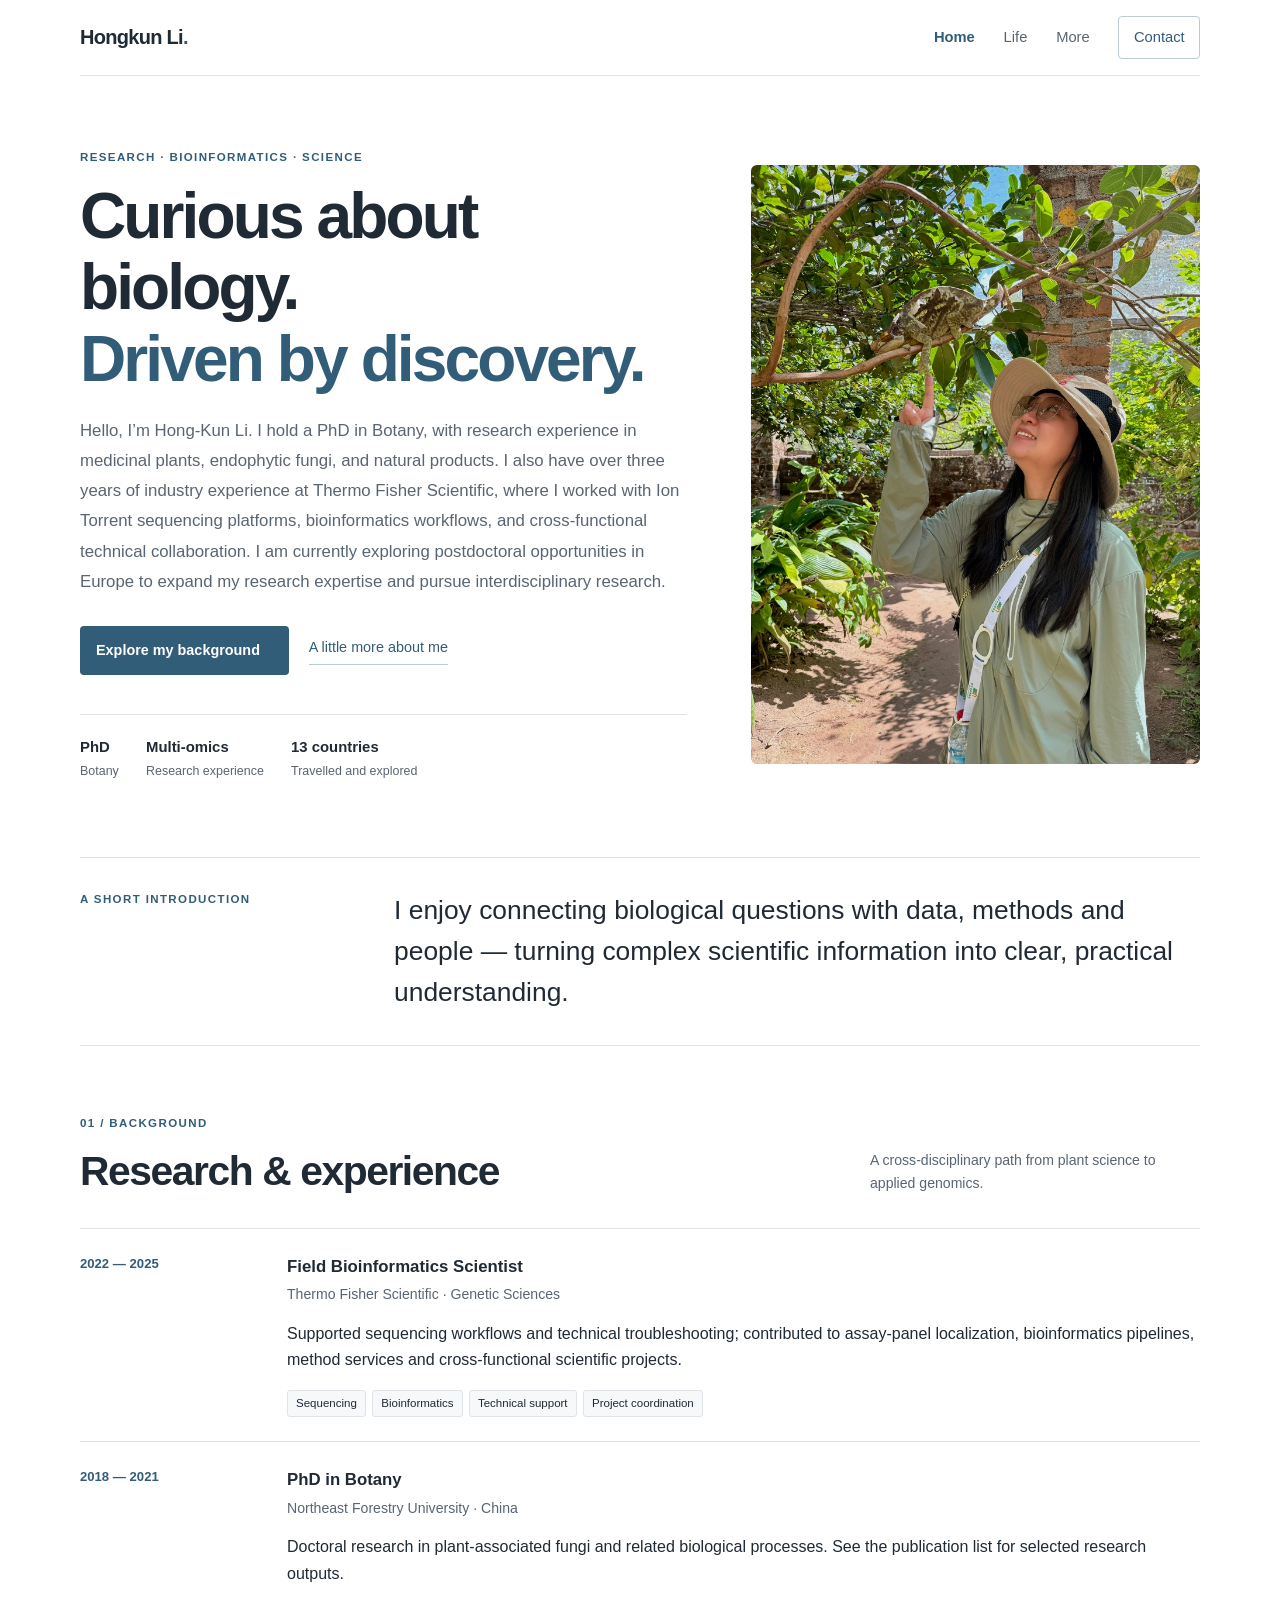
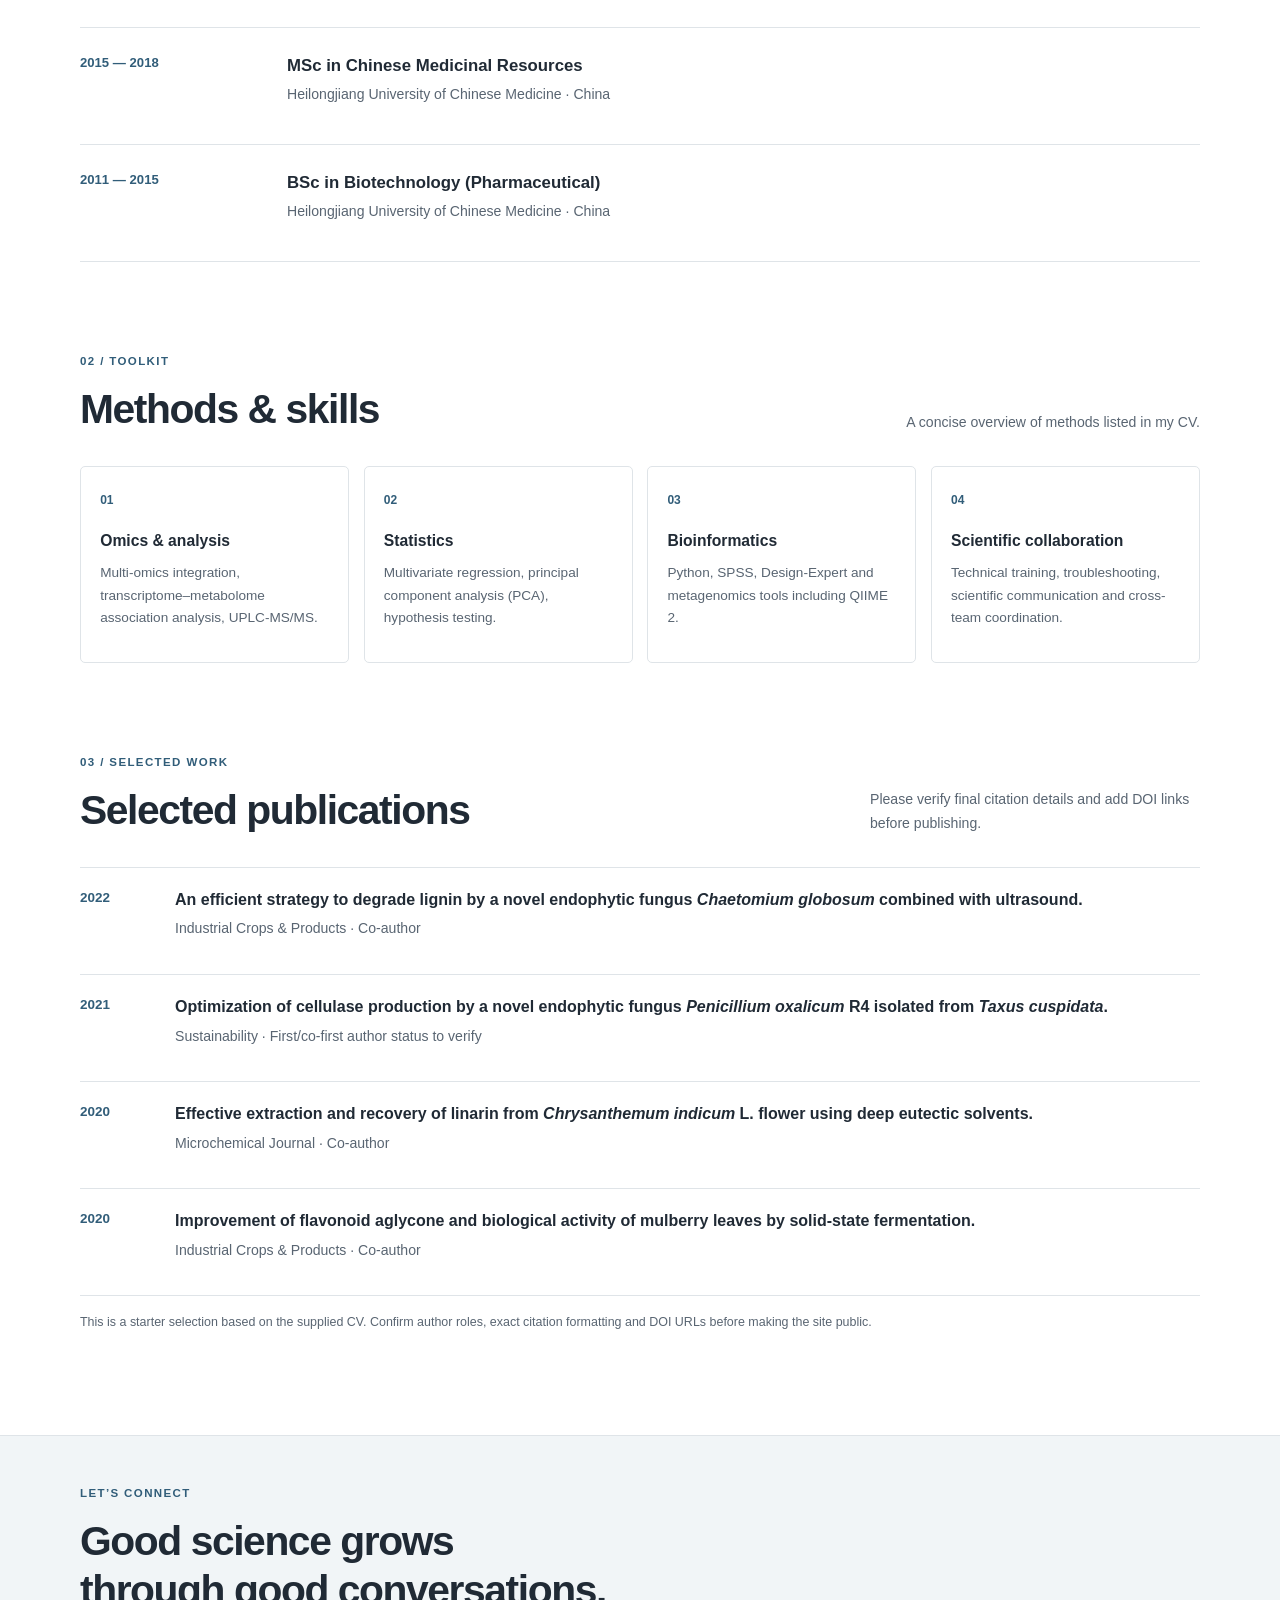
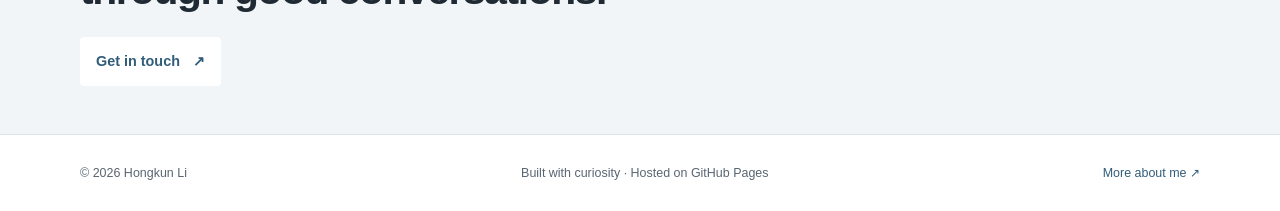
==== commit a5bf89d5: "Add files via upload" ====
--- a/index.html
+++ b/index.html
@@ -5,6 +5,7 @@
   <meta name="viewport" content="width=device-width, initial-scale=1">
   <meta name="description" content="Hongkun Li — researcher in botany, biotechnology and bioinformatics.">
   <title>Hongkun Li | Researcher</title>
+  <link rel="icon" href="data:image/svg+xml,%3Csvg%20xmlns='http://www.w3.org/2000/svg'%20viewBox='0%200%2032%2032'%3E%3Crect%20width='32'%20height='32'%20rx='7'%20fill='%23315d79'/%3E%3Ctext%20x='16'%20y='22'%20font-family='Arial,Helvetica,sans-serif'%20font-size='15'%20font-weight='700'%20fill='white'%20text-anchor='middle'%3EHK%3C/text%3E%3C/svg%3E">
   <link rel="stylesheet" href="style.css">
   <script src="script.js" defer></script>
 </head>
@@ -15,6 +16,7 @@
     <button class="menu-toggle" aria-expanded="false" aria-controls="site-nav">Menu</button>
     <nav id="site-nav" class="site-nav" aria-label="Main navigation">
       <a class="active" href="index.html">Home</a>
+      <a href="life.html">Life</a>
       <a href="more.html">More</a>
       <a class="nav-cta" href="mailto:hongkun1231@163.com">Contact</a>
     </nav>
@@ -25,7 +27,7 @@
     <div class="hero-copy">
       <p class="eyebrow">RESEARCH · BIOINFORMATICS · SCIENCE</p>
       <h1>Curious about biology.<br><em>Driven by discovery.</em></h1>
-      <p class="lead">I’m Hongkun Li, a PhD-trained researcher with a background in bota</p>
+      <p class="lead">Hello, I’m Hong-Kun Li. I hold a PhD in Botany, with research experience in medicinal plants, endophytic fungi, and natural products. I also have over three years of industry experience at Thermo Fisher Scientific, where I worked with Ion Torrent sequencing platforms, bioinformatics workflows, and cross-functional technical collaboration. I am currently exploring postdoctoral opportunities in Europe to expand my research expertise and pursue interdisciplinary research.</p>
       <div class="hero-actions">
         <a class="button button-dark" href="#research">Explore my background <span aria-hidden=''></span></a>
         <a class="text-link" href="more.html">A little more about me <span aria-hidden=''></span></a>
--- a/style.css
+++ b/style.css
@@ -1,2 +1,31 @@
 /* Minimal, professional academic portfolio */
 :root{--paper:#fff;--soft:#f6f8fa;--ink:#202a35;--muted:#596572;--line:#dfe4e8;--accent:#315d79;--max:1120px;--sans:-apple-system,BlinkMacSystemFont,"Segoe UI",Roboto,Helvetica,Arial,sans-serif}*{box-sizing:border-box}html{scroll-behavior:smooth}body{margin:0;background:var(--paper);color:var(--ink);font-family:var(--sans);line-height:1.65}a{color:inherit;text-decoration:none}img{display:block;max-width:100%}.section-wrap{width:min(var(--max),calc(100% - 48px));margin-inline:auto}.skip-link{position:absolute;left:-9999px;top:1rem;background:var(--ink);color:white;padding:.7rem 1rem;z-index:99}.skip-link:focus{left:1rem}.site-header{width:min(var(--max),calc(100% - 48px));min-height:76px;margin:auto;display:flex;align-items:center;justify-content:space-between;border-bottom:1px solid var(--line)}.wordmark{font-size:1.25rem;font-weight:700;letter-spacing:-.035em}.wordmark span{color:var(--accent)}.site-nav{display:flex;align-items:center;gap:1.8rem;font-size:.92rem}.site-nav a{color:var(--muted)}.site-nav a:hover,.site-nav a.active{color:var(--accent)}.site-nav a.active{font-weight:650}.site-nav .nav-cta{border:1px solid #bdcbd5;padding:.55rem .9rem;border-radius:4px;color:var(--accent)}.menu-toggle{display:none;font:inherit;border:1px solid var(--line);background:white;border-radius:4px;padding:.45rem .7rem}.eyebrow{color:var(--accent);font-size:.72rem;font-weight:700;letter-spacing:.12em;margin:0 0 .85rem}h1,h2,h3,p{margin-top:0}h1{font-size:clamp(2.45rem,5vw,4rem);line-height:1.12;font-weight:700;letter-spacing:-.045em;margin-bottom:1.25rem}h1 em,h2 em{color:var(--accent);font-style:normal}.lead{max-width:660px;color:var(--muted);font-size:1.05rem;line-height:1.8}.hero{display:grid;grid-template-columns:1.15fr .85fr;gap:4rem;align-items:center;padding:72px 0 76px}.hero-actions{display:flex;align-items:center;flex-wrap:wrap;gap:1.25rem;margin-top:1.8rem}.button{display:inline-flex;align-items:center;justify-content:center;gap:.8rem;padding:.8rem 1rem;border-radius:4px;font-size:.9rem;font-weight:650}.button-dark{background:var(--accent);color:white}.button-light{background:white;color:var(--accent)}.text-link{color:var(--accent);border-bottom:1px solid #b8cbd8;padding-bottom:.25rem;font-size:.9rem}.quick-facts{display:flex;gap:1.7rem;flex-wrap:wrap;margin-top:2.4rem;padding-top:1.25rem;border-top:1px solid var(--line)}.quick-facts div{display:grid;gap:.1rem}.quick-facts strong{font-size:.93rem}.quick-facts span{color:var(--muted);font-size:.78rem}.hero-art{min-height:300px;position:relative;overflow:hidden;background:var(--soft);border:1px solid var(--line);border-radius:8px;display:grid;place-items:center}.hero-art:before{content:"HK";display:grid;place-items:center;width:180px;height:180px;border-radius:50%;border:1px solid #cbd6dd;color:var(--accent);background:white;font-size:4rem;font-weight:650;letter-spacing:-.08em}.art-sun,.art-orbit,.leaf{display:none}.art-caption{position:absolute;bottom:20px;left:20px;right:20px;color:var(--muted);font-size:.86rem;text-align:center}.intro-strip{border-block:1px solid var(--line);padding:2rem 0;display:grid;grid-template-columns:.35fr 1fr;gap:2rem}.intro-statement{font-size:clamp(1.2rem,2.2vw,1.65rem);line-height:1.55;margin:0;font-weight:500}.content-section{padding-top:68px;padding-bottom:22px}.section-heading{display:flex;justify-content:space-between;align-items:end;gap:2rem;margin-bottom:2rem}.section-heading h2,.cta-inner h2{font-size:clamp(1.8rem,3.5vw,2.55rem);line-height:1.2;font-weight:700;letter-spacing:-.035em;margin:0}.section-note{max-width:330px;margin:0;color:var(--muted);font-size:.88rem}.timeline{border-top:1px solid var(--line)}.timeline-item{display:grid;grid-template-columns:175px 1fr;gap:2rem;padding:1.5rem 0;border-bottom:1px solid var(--line)}.timeline-date{color:var(--accent);font-size:.82rem;font-weight:700}.timeline-body h3{margin-bottom:.2rem;font-size:1.05rem}.muted{color:var(--muted);font-size:.88rem}.tag-row{display:flex;gap:.4rem;flex-wrap:wrap;margin-top:.8rem}.tag-row span{background:var(--soft);border:1px solid var(--line);padding:.2rem .5rem;font-size:.72rem;border-radius:3px}.skills-grid{display:grid;grid-template-columns:repeat(4,1fr);gap:.9rem}.skill-card{border:1px solid var(--line);padding:1.2rem;min-height:180px;border-radius:5px}.skill-number{color:var(--accent);font-size:.75rem;font-weight:700}.skill-card h3{font-size:.98rem;margin:1rem 0 .5rem}.skill-card p{color:var(--muted);font-size:.85rem}.publication-list{list-style:none;padding:0;border-top:1px solid var(--line)}.publication-list li{display:grid;grid-template-columns:75px 1fr;gap:1.25rem;padding:1.2rem 0;border-bottom:1px solid var(--line)}.pub-year{color:var(--accent);font-weight:700;font-size:.84rem}.pub-title{margin-bottom:.25rem;font-weight:600}.small-note{font-size:.78rem;color:var(--muted);margin-top:1rem}.closing-cta{background:#f1f5f7;border-block:1px solid var(--line);margin-top:68px}.cta-inner{padding:3rem 0}.cta-inner h2{margin-bottom:1.4rem}.site-footer{min-height:76px;display:flex;justify-content:space-between;align-items:center;gap:1rem;color:var(--muted);font-size:.78rem}.site-footer a{color:var(--accent)}.more-hero{padding:68px 0 30px}.portrait-grid{display:grid;grid-template-columns:repeat(3,minmax(0,1fr));gap:1rem;align-items:start}.photo-card{margin:0;background:var(--soft);border:1px solid var(--line);overflow:hidden;border-radius:5px}.photo-card img{width:100%;aspect-ratio:3/4;object-fit:cover;background:#edf0f2}.photo-card figcaption{padding:.8rem .9rem;background:white;display:grid;gap:.1rem}.photo-card figcaption strong{font-size:.9rem}.photo-card figcaption span{color:var(--muted);font-size:.76rem}.interests-panel{display:grid;grid-template-columns:repeat(4,1fr);border:1px solid var(--line);border-radius:5px}.interests-panel>div{padding:1.2rem;border-right:1px solid var(--line)}.interests-panel>div:last-child{border:0}.interest-index{color:var(--accent);font-size:.75rem;font-weight:700}.interests-panel h3{font-size:.98rem;margin:.65rem 0 .3rem}.interests-panel p{font-size:.83rem;color:var(--muted);margin:0}@media(max-width:800px){.hero{grid-template-columns:1fr;gap:2rem;padding-top:50px}.intro-strip{grid-template-columns:1fr;gap:.7rem}.section-heading{align-items:start;flex-direction:column;gap:.7rem}.skills-grid,.interests-panel{grid-template-columns:repeat(2,1fr)}.interests-panel>div:nth-child(2){border-right:0}.timeline-item{grid-template-columns:130px 1fr;gap:1rem}.portrait-grid{grid-template-columns:repeat(2,minmax(0,1fr))}}@media(max-width:560px){.section-wrap,.site-header{width:calc(100% - 32px)}.site-header{min-height:68px;position:relative}.menu-toggle{display:block}.site-nav{display:none;position:absolute;z-index:10;top:67px;left:0;right:0;background:white;border:1px solid var(--line);padding:1rem;flex-direction:column;align-items:stretch;gap:.6rem}.site-nav.open{display:flex}.site-nav a{padding:.45rem}h1{font-size:clamp(2.3rem,10vw,3.2rem)}.hero{padding:40px 0}.content-section{padding-top:48px}.timeline-item{grid-template-columns:1fr;gap:.25rem}.skills-grid,.interests-panel{grid-template-columns:1fr}.interests-panel>div{border-right:0;border-bottom:1px solid var(--line)}.interests-panel>div:last-child{border-bottom:0}.publication-list li{grid-template-columns:50px 1fr;gap:.7rem}.portrait-grid{grid-template-columns:repeat(2,minmax(0,1fr));gap:.65rem}.photo-card figcaption{padding:.6rem}.photo-card figcaption strong{font-size:.82rem}.photo-card figcaption span{font-size:.7rem}.site-footer{align-items:flex-start;flex-direction:column;padding:1.2rem 0;gap:.3rem}}
+.profile-photo {
+  display: block;
+  width: 100%;
+  height: 100%;
+  object-fit: cover;
+  object-position: center;
+  border-radius: 6px;
+}
+
+/* ===== Life page — work & hobbies ===== */
+.work-grid{display:grid;grid-template-columns:repeat(3,minmax(0,1fr));gap:1rem;align-items:start}
+.work-card img{aspect-ratio:4/3}
+.hobby-block{margin-top:2rem}
+.hobby-title{font-size:1.05rem;font-weight:700;color:var(--accent);margin:0 0 .8rem}
+.yoga-card img{aspect-ratio:16/9}
+.hiking-wide img{aspect-ratio:16/9}
+.hiking-verticals{display:grid;grid-template-columns:repeat(2,minmax(0,1fr));gap:1rem;align-items:start;margin-top:1rem}
+.hiking-verticals .photo-card img{aspect-ratio:3/4}
+
+/* ===== More page — ethnic gallery ===== */
+.ethnic-grid{display:grid;grid-template-columns:repeat(2,minmax(0,1fr));gap:1rem;align-items:start}
+.ethnic-grid .photo-card img{aspect-ratio:3/4}
+
+@media(max-width:800px){
+  .work-grid{grid-template-columns:1fr}
+}
+@media(max-width:560px){
+  .hiking-verticals,.ethnic-grid{grid-template-columns:1fr;gap:.65rem}
+}
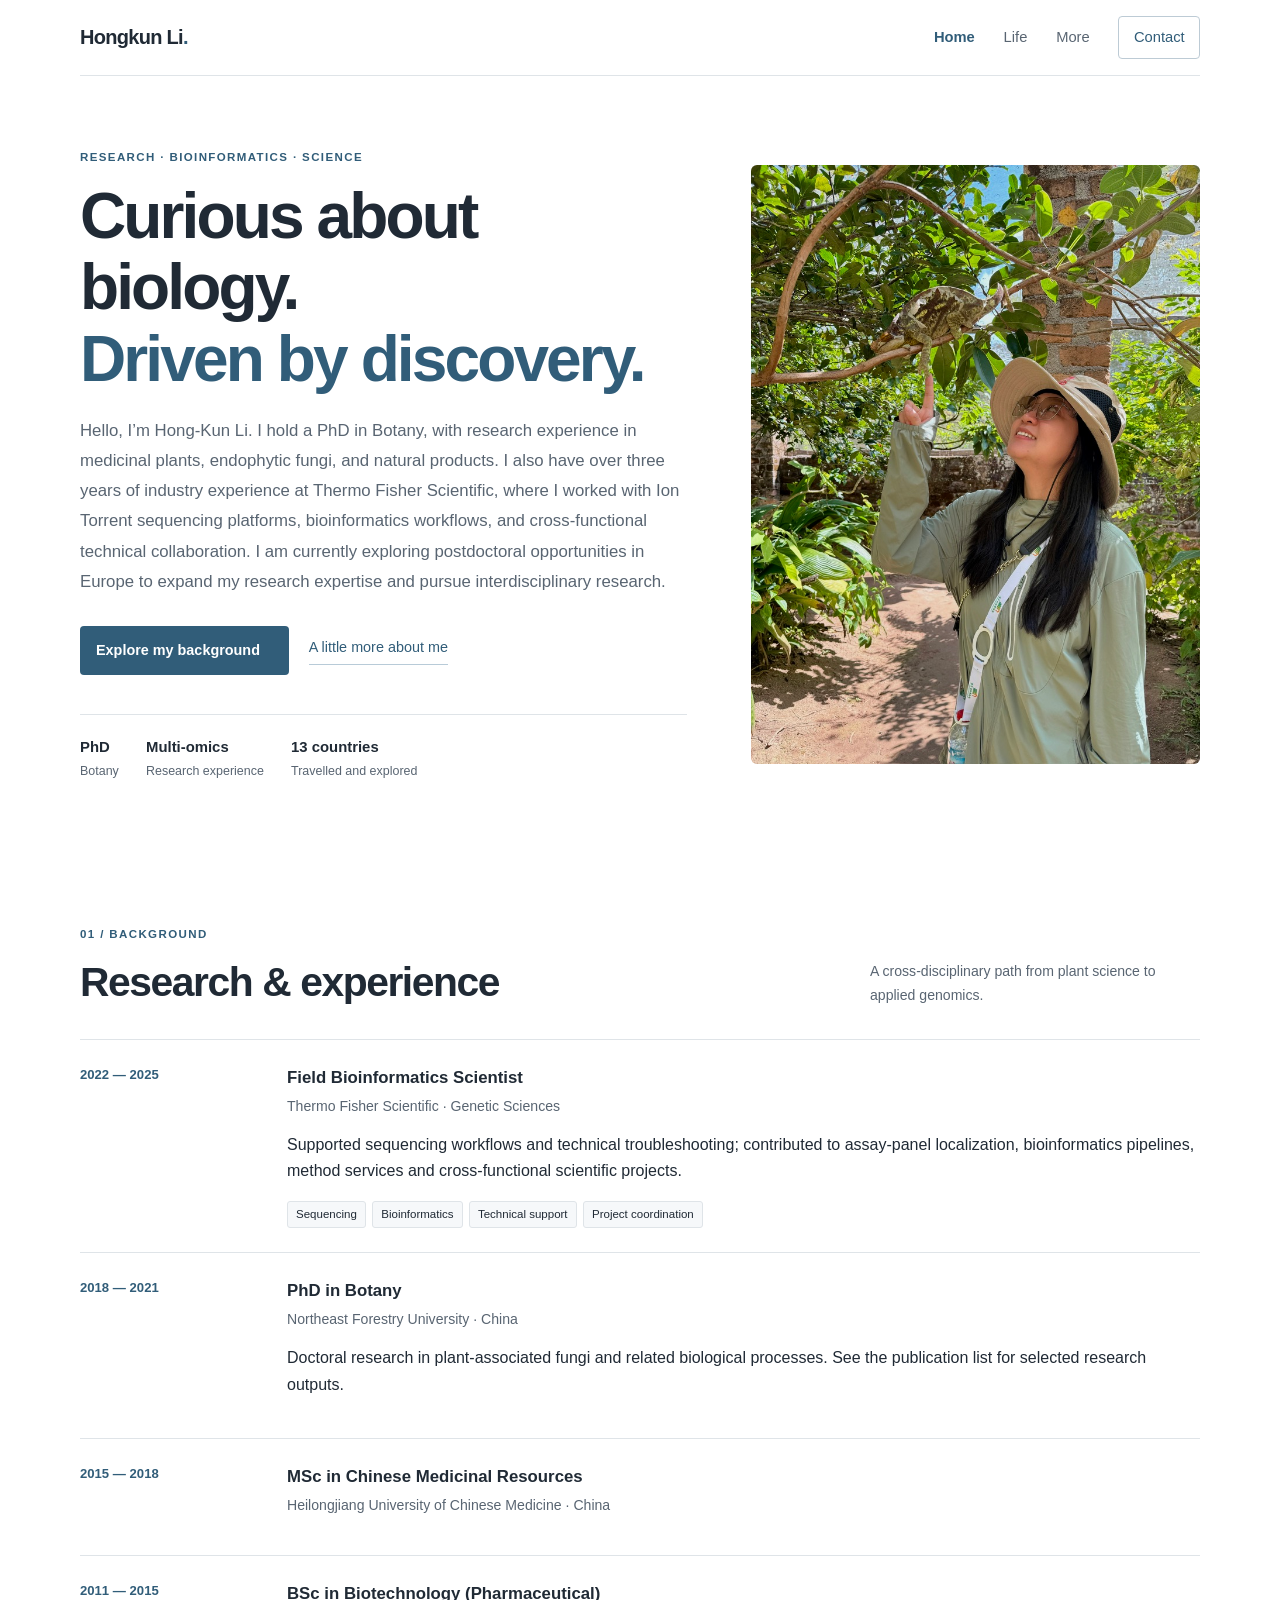
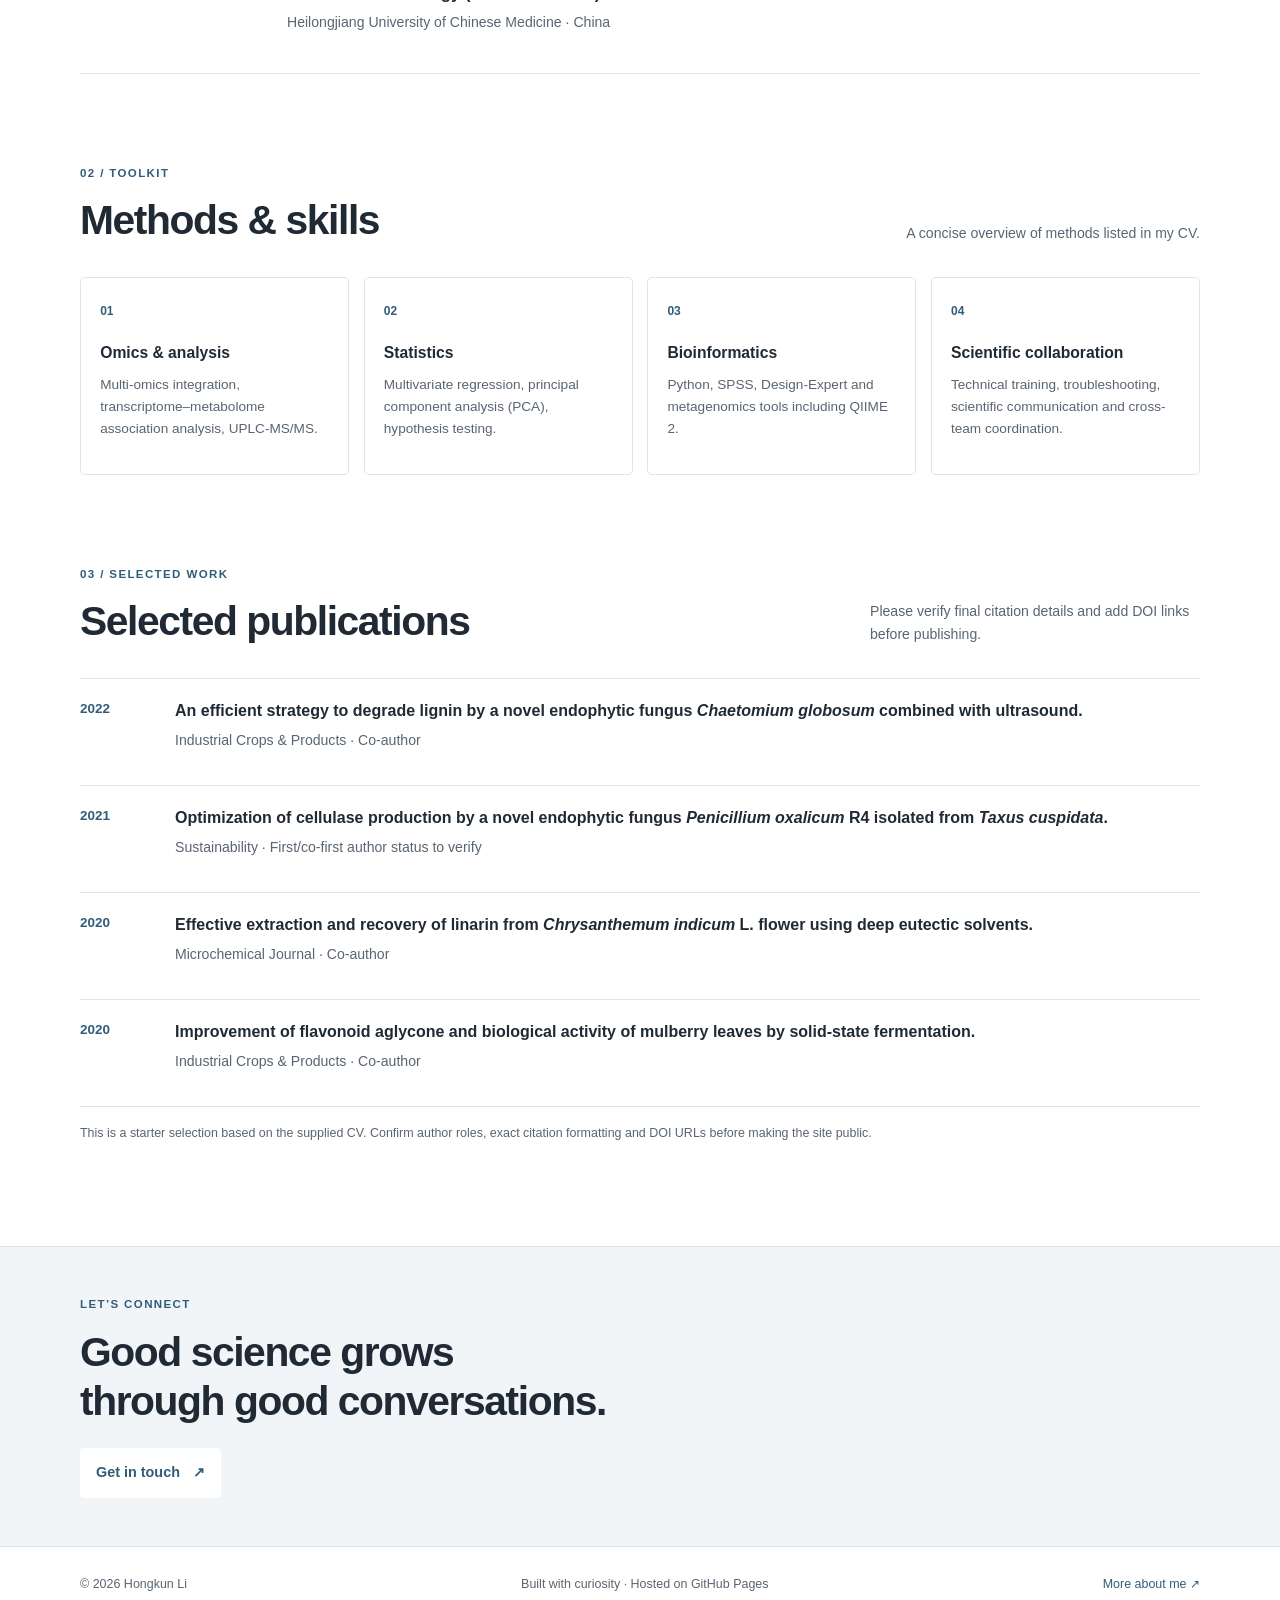
==== commit fa76896d: "Update index.html" ====
--- a/index.html
+++ b/index.html
@@ -52,11 +52,6 @@
 
 
       </div>
-    </section>
-
-    <section class="section-wrap intro-strip">
-      <p class="eyebrow">A SHORT INTRODUCTION</p>
-      <p class="intro-statement">I enjoy connecting biological questions with data, methods and people — turning complex scientific information into clear, practical understanding.</p>
     </section>
 
     <section id="research" class="section-wrap content-section">
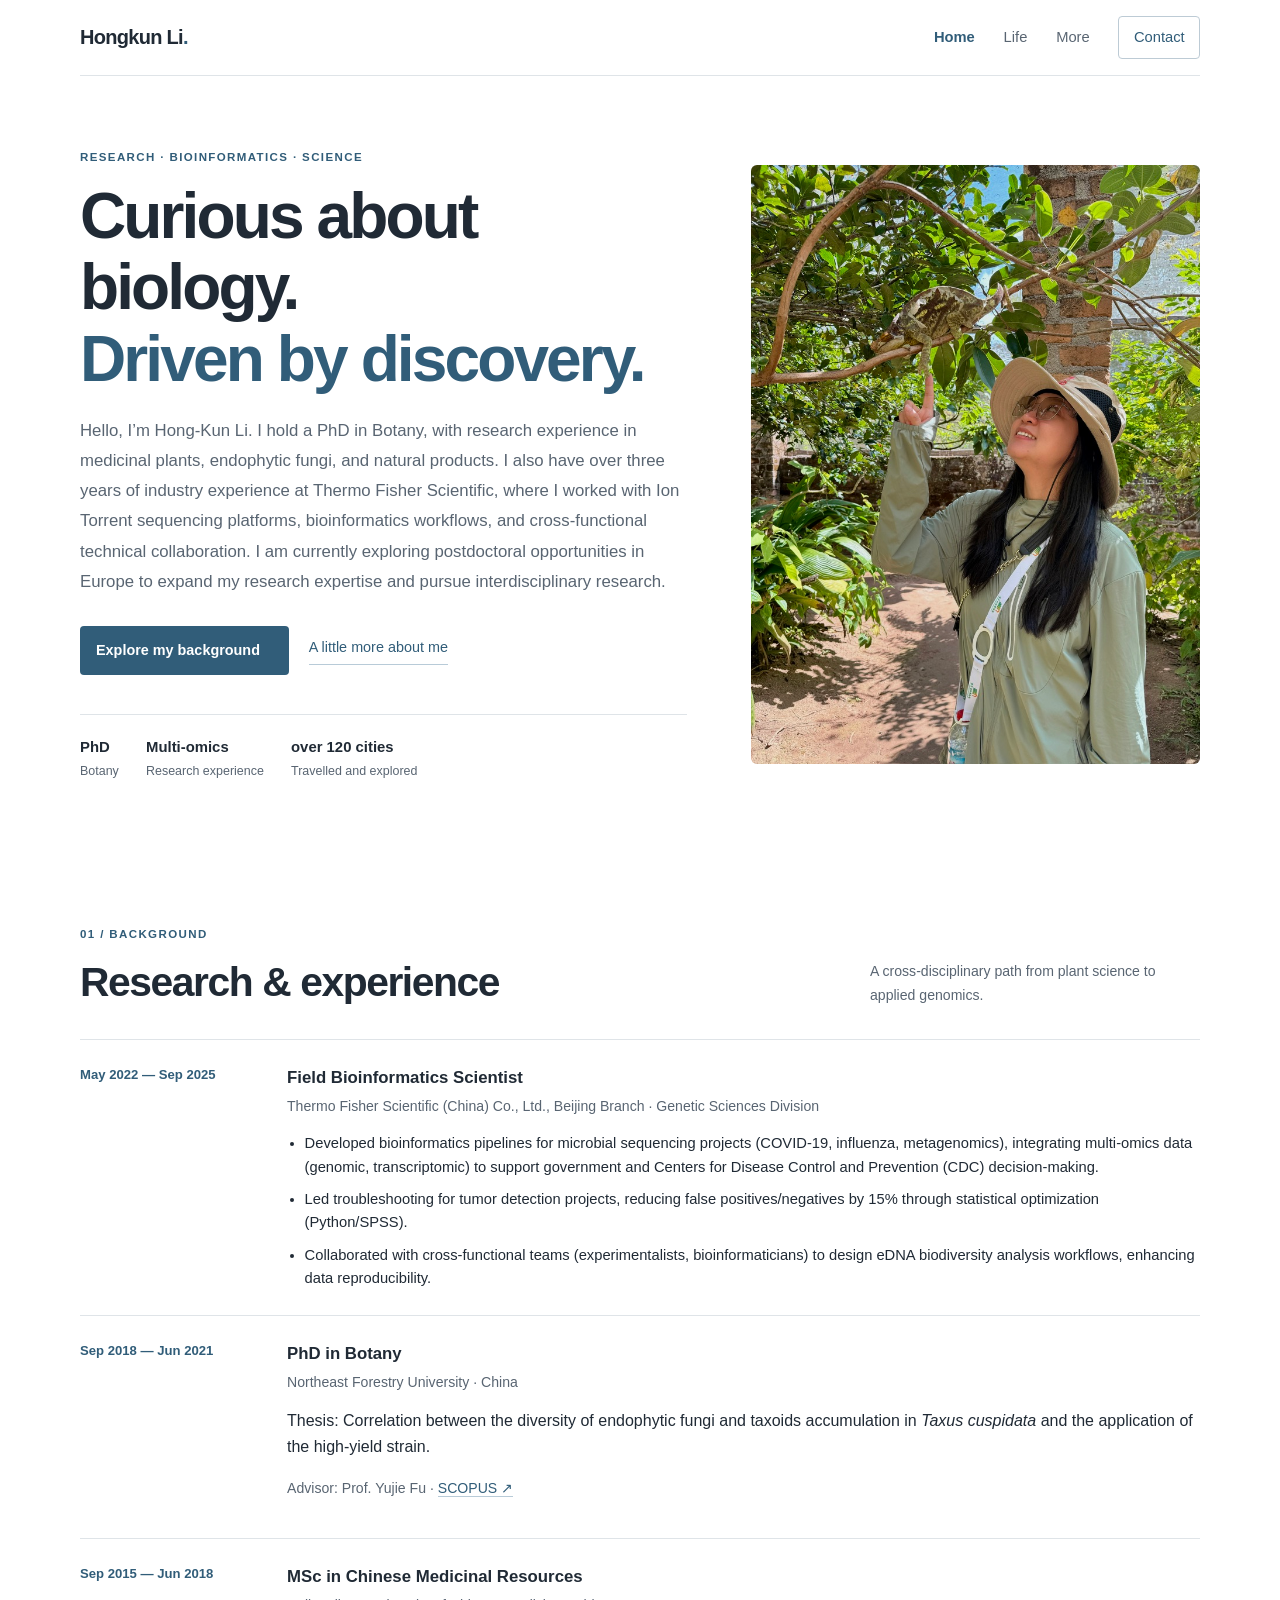
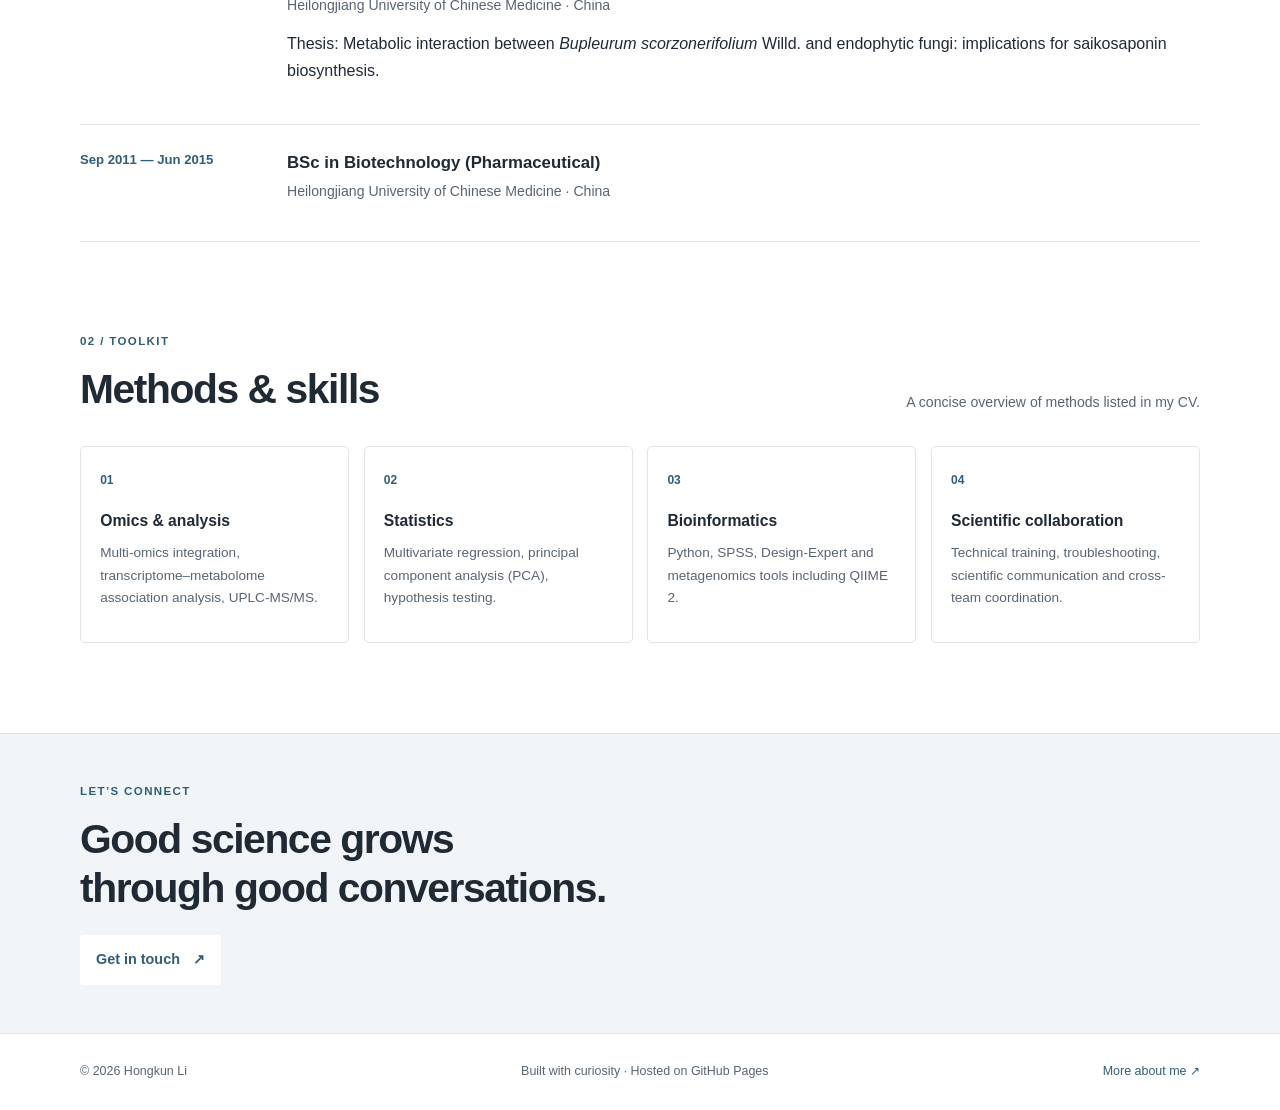
==== commit d9bfb3a3: "Add files via upload" ====
--- a/index.html
+++ b/index.html
@@ -30,13 +30,13 @@
       <p class="lead">Hello, I’m Hong-Kun Li. I hold a PhD in Botany, with research experience in medicinal plants, endophytic fungi, and natural products. I also have over three years of industry experience at Thermo Fisher Scientific, where I worked with Ion Torrent sequencing platforms, bioinformatics workflows, and cross-functional technical collaboration. I am currently exploring postdoctoral opportunities in Europe to expand my research expertise and pursue interdisciplinary research.</p>
       <div class="hero-actions">
         <a class="button button-dark" href="#research">Explore my background <span aria-hidden=''></span></a>
-        <a class="text-link" href="more.html">A little more about me <span aria-hidden=''></span></a>
+        <a class="text-link" href="life.html">A little more about me <span aria-hidden=''></span></a>
       </div>
 
       <div class="quick-facts">
         <div><strong>PhD</strong><span>Botany</span></div>
         <div><strong>Multi-omics</strong><span>Research experience</span></div>
-        <div><strong>13 countries</strong><span>Travelled and explored</span></div>
+        <div><strong>over 120 cities</strong><span>Travelled and explored</span></div>
       </div>
     </div>
 
@@ -61,31 +61,36 @@
       </div>
       <div class="timeline">
         <article class="timeline-item">
-          <div class="timeline-date">2022 — 2025</div>
+          <div class="timeline-date">May 2022 — Sep 2025</div>
           <div class="timeline-body">
             <h3>Field Bioinformatics Scientist</h3>
-            <p class="muted">Thermo Fisher Scientific · Genetic Sciences</p>
-            <p>Supported sequencing workflows and technical troubleshooting; contributed to assay-panel localization, bioinformatics pipelines, method services and cross-functional scientific projects.</p>
-            <div class="tag-row"><span>Sequencing</span><span>Bioinformatics</span><span>Technical support</span><span>Project coordination</span></div>
+            <p class="muted">Thermo Fisher Scientific (China) Co., Ltd., Beijing Branch · Genetic Sciences Division</p>
+            <ul class="role-points">
+              <li>Developed bioinformatics pipelines for microbial sequencing projects (COVID-19, influenza, metagenomics), integrating multi-omics data (genomic, transcriptomic) to support government and Centers for Disease Control and Prevention (CDC) decision-making.</li>
+              <li>Led troubleshooting for tumor detection projects, reducing false positives/negatives by 15% through statistical optimization (Python/SPSS).</li>
+              <li>Collaborated with cross-functional teams (experimentalists, bioinformaticians) to design eDNA biodiversity analysis workflows, enhancing data reproducibility.</li>
+            </ul>
           </div>
         </article>
         <article class="timeline-item">
-          <div class="timeline-date">2018 — 2021</div>
+          <div class="timeline-date">Sep 2018 — Jun 2021</div>
           <div class="timeline-body">
             <h3>PhD in Botany</h3>
             <p class="muted">Northeast Forestry University · China</p>
-            <p>Doctoral research in plant-associated fungi and related biological processes. See the publication list for selected research outputs.</p>
+            <p>Thesis: Correlation between the diversity of endophytic fungi and taxoids accumulation in <em>Taxus cuspidata</em> and the application of the high-yield strain.</p>
+            <p class="muted">Advisor: Prof. Yujie Fu · <a class="inline-link" href="https://www.scopus.com/authid/detail.uri?authorId=8642548200" target="_blank" rel="noopener">SCOPUS ↗</a></p>
           </div>
         </article>
         <article class="timeline-item">
-          <div class="timeline-date">2015 — 2018</div>
+          <div class="timeline-date">Sep 2015 — Jun 2018</div>
           <div class="timeline-body">
             <h3>MSc in Chinese Medicinal Resources</h3>
             <p class="muted">Heilongjiang University of Chinese Medicine · China</p>
+            <p>Thesis: Metabolic interaction between <em>Bupleurum scorzonerifolium</em> Willd. and endophytic fungi: implications for saikosaponin biosynthesis.</p>
           </div>
         </article>
         <article class="timeline-item">
-          <div class="timeline-date">2011 — 2015</div>
+          <div class="timeline-date">Sep 2011 — Jun 2015</div>
           <div class="timeline-body">
             <h3>BSc in Biotechnology (Pharmaceutical)</h3>
             <p class="muted">Heilongjiang University of Chinese Medicine · China</p>
@@ -107,20 +112,6 @@
       </div>
     </section>
 
-    <section class="section-wrap content-section publications">
-      <div class="section-heading">
-        <div><p class="eyebrow">03 / SELECTED WORK</p><h2>Selected publications</h2></div>
-        <p class="section-note">Please verify final citation details and add DOI links before publishing.</p>
-      </div>
-      <ol class="publication-list">
-        <li><span class="pub-year">2022</span><div><p class="pub-title">An efficient strategy to degrade lignin by a novel endophytic fungus <em>Chaetomium globosum</em> combined with ultrasound.</p><p class="muted">Industrial Crops & Products · Co-author</p></div></li>
-        <li><span class="pub-year">2021</span><div><p class="pub-title">Optimization of cellulase production by a novel endophytic fungus <em>Penicillium oxalicum</em> R4 isolated from <em>Taxus cuspidata</em>.</p><p class="muted">Sustainability · First/co-first author status to verify</p></div></li>
-        <li><span class="pub-year">2020</span><div><p class="pub-title">Effective extraction and recovery of linarin from <em>Chrysanthemum indicum</em> L. flower using deep eutectic solvents.</p><p class="muted">Microchemical Journal · Co-author</p></div></li>
-        <li><span class="pub-year">2020</span><div><p class="pub-title">Improvement of flavonoid aglycone and biological activity of mulberry leaves by solid-state fermentation.</p><p class="muted">Industrial Crops & Products · Co-author</p></div></li>
-      </ol>
-      <p class="small-note">This is a starter selection based on the supplied CV. Confirm author roles, exact citation formatting and DOI URLs before making the site public.</p>
-    </section>
-
     <section class="closing-cta">
       <div class="section-wrap cta-inner">
         <p class="eyebrow">LET’S CONNECT</p>
--- a/style.css
+++ b/style.css
@@ -1,5 +1,5 @@
 /* Minimal, professional academic portfolio */
-:root{--paper:#fff;--soft:#f6f8fa;--ink:#202a35;--muted:#596572;--line:#dfe4e8;--accent:#315d79;--max:1120px;--sans:-apple-system,BlinkMacSystemFont,"Segoe UI",Roboto,Helvetica,Arial,sans-serif}*{box-sizing:border-box}html{scroll-behavior:smooth}body{margin:0;background:var(--paper);color:var(--ink);font-family:var(--sans);line-height:1.65}a{color:inherit;text-decoration:none}img{display:block;max-width:100%}.section-wrap{width:min(var(--max),calc(100% - 48px));margin-inline:auto}.skip-link{position:absolute;left:-9999px;top:1rem;background:var(--ink);color:white;padding:.7rem 1rem;z-index:99}.skip-link:focus{left:1rem}.site-header{width:min(var(--max),calc(100% - 48px));min-height:76px;margin:auto;display:flex;align-items:center;justify-content:space-between;border-bottom:1px solid var(--line)}.wordmark{font-size:1.25rem;font-weight:700;letter-spacing:-.035em}.wordmark span{color:var(--accent)}.site-nav{display:flex;align-items:center;gap:1.8rem;font-size:.92rem}.site-nav a{color:var(--muted)}.site-nav a:hover,.site-nav a.active{color:var(--accent)}.site-nav a.active{font-weight:650}.site-nav .nav-cta{border:1px solid #bdcbd5;padding:.55rem .9rem;border-radius:4px;color:var(--accent)}.menu-toggle{display:none;font:inherit;border:1px solid var(--line);background:white;border-radius:4px;padding:.45rem .7rem}.eyebrow{color:var(--accent);font-size:.72rem;font-weight:700;letter-spacing:.12em;margin:0 0 .85rem}h1,h2,h3,p{margin-top:0}h1{font-size:clamp(2.45rem,5vw,4rem);line-height:1.12;font-weight:700;letter-spacing:-.045em;margin-bottom:1.25rem}h1 em,h2 em{color:var(--accent);font-style:normal}.lead{max-width:660px;color:var(--muted);font-size:1.05rem;line-height:1.8}.hero{display:grid;grid-template-columns:1.15fr .85fr;gap:4rem;align-items:center;padding:72px 0 76px}.hero-actions{display:flex;align-items:center;flex-wrap:wrap;gap:1.25rem;margin-top:1.8rem}.button{display:inline-flex;align-items:center;justify-content:center;gap:.8rem;padding:.8rem 1rem;border-radius:4px;font-size:.9rem;font-weight:650}.button-dark{background:var(--accent);color:white}.button-light{background:white;color:var(--accent)}.text-link{color:var(--accent);border-bottom:1px solid #b8cbd8;padding-bottom:.25rem;font-size:.9rem}.quick-facts{display:flex;gap:1.7rem;flex-wrap:wrap;margin-top:2.4rem;padding-top:1.25rem;border-top:1px solid var(--line)}.quick-facts div{display:grid;gap:.1rem}.quick-facts strong{font-size:.93rem}.quick-facts span{color:var(--muted);font-size:.78rem}.hero-art{min-height:300px;position:relative;overflow:hidden;background:var(--soft);border:1px solid var(--line);border-radius:8px;display:grid;place-items:center}.hero-art:before{content:"HK";display:grid;place-items:center;width:180px;height:180px;border-radius:50%;border:1px solid #cbd6dd;color:var(--accent);background:white;font-size:4rem;font-weight:650;letter-spacing:-.08em}.art-sun,.art-orbit,.leaf{display:none}.art-caption{position:absolute;bottom:20px;left:20px;right:20px;color:var(--muted);font-size:.86rem;text-align:center}.intro-strip{border-block:1px solid var(--line);padding:2rem 0;display:grid;grid-template-columns:.35fr 1fr;gap:2rem}.intro-statement{font-size:clamp(1.2rem,2.2vw,1.65rem);line-height:1.55;margin:0;font-weight:500}.content-section{padding-top:68px;padding-bottom:22px}.section-heading{display:flex;justify-content:space-between;align-items:end;gap:2rem;margin-bottom:2rem}.section-heading h2,.cta-inner h2{font-size:clamp(1.8rem,3.5vw,2.55rem);line-height:1.2;font-weight:700;letter-spacing:-.035em;margin:0}.section-note{max-width:330px;margin:0;color:var(--muted);font-size:.88rem}.timeline{border-top:1px solid var(--line)}.timeline-item{display:grid;grid-template-columns:175px 1fr;gap:2rem;padding:1.5rem 0;border-bottom:1px solid var(--line)}.timeline-date{color:var(--accent);font-size:.82rem;font-weight:700}.timeline-body h3{margin-bottom:.2rem;font-size:1.05rem}.muted{color:var(--muted);font-size:.88rem}.tag-row{display:flex;gap:.4rem;flex-wrap:wrap;margin-top:.8rem}.tag-row span{background:var(--soft);border:1px solid var(--line);padding:.2rem .5rem;font-size:.72rem;border-radius:3px}.skills-grid{display:grid;grid-template-columns:repeat(4,1fr);gap:.9rem}.skill-card{border:1px solid var(--line);padding:1.2rem;min-height:180px;border-radius:5px}.skill-number{color:var(--accent);font-size:.75rem;font-weight:700}.skill-card h3{font-size:.98rem;margin:1rem 0 .5rem}.skill-card p{color:var(--muted);font-size:.85rem}.publication-list{list-style:none;padding:0;border-top:1px solid var(--line)}.publication-list li{display:grid;grid-template-columns:75px 1fr;gap:1.25rem;padding:1.2rem 0;border-bottom:1px solid var(--line)}.pub-year{color:var(--accent);font-weight:700;font-size:.84rem}.pub-title{margin-bottom:.25rem;font-weight:600}.small-note{font-size:.78rem;color:var(--muted);margin-top:1rem}.closing-cta{background:#f1f5f7;border-block:1px solid var(--line);margin-top:68px}.cta-inner{padding:3rem 0}.cta-inner h2{margin-bottom:1.4rem}.site-footer{min-height:76px;display:flex;justify-content:space-between;align-items:center;gap:1rem;color:var(--muted);font-size:.78rem}.site-footer a{color:var(--accent)}.more-hero{padding:68px 0 30px}.portrait-grid{display:grid;grid-template-columns:repeat(3,minmax(0,1fr));gap:1rem;align-items:start}.photo-card{margin:0;background:var(--soft);border:1px solid var(--line);overflow:hidden;border-radius:5px}.photo-card img{width:100%;aspect-ratio:3/4;object-fit:cover;background:#edf0f2}.photo-card figcaption{padding:.8rem .9rem;background:white;display:grid;gap:.1rem}.photo-card figcaption strong{font-size:.9rem}.photo-card figcaption span{color:var(--muted);font-size:.76rem}.interests-panel{display:grid;grid-template-columns:repeat(4,1fr);border:1px solid var(--line);border-radius:5px}.interests-panel>div{padding:1.2rem;border-right:1px solid var(--line)}.interests-panel>div:last-child{border:0}.interest-index{color:var(--accent);font-size:.75rem;font-weight:700}.interests-panel h3{font-size:.98rem;margin:.65rem 0 .3rem}.interests-panel p{font-size:.83rem;color:var(--muted);margin:0}@media(max-width:800px){.hero{grid-template-columns:1fr;gap:2rem;padding-top:50px}.intro-strip{grid-template-columns:1fr;gap:.7rem}.section-heading{align-items:start;flex-direction:column;gap:.7rem}.skills-grid,.interests-panel{grid-template-columns:repeat(2,1fr)}.interests-panel>div:nth-child(2){border-right:0}.timeline-item{grid-template-columns:130px 1fr;gap:1rem}.portrait-grid{grid-template-columns:repeat(2,minmax(0,1fr))}}@media(max-width:560px){.section-wrap,.site-header{width:calc(100% - 32px)}.site-header{min-height:68px;position:relative}.menu-toggle{display:block}.site-nav{display:none;position:absolute;z-index:10;top:67px;left:0;right:0;background:white;border:1px solid var(--line);padding:1rem;flex-direction:column;align-items:stretch;gap:.6rem}.site-nav.open{display:flex}.site-nav a{padding:.45rem}h1{font-size:clamp(2.3rem,10vw,3.2rem)}.hero{padding:40px 0}.content-section{padding-top:48px}.timeline-item{grid-template-columns:1fr;gap:.25rem}.skills-grid,.interests-panel{grid-template-columns:1fr}.interests-panel>div{border-right:0;border-bottom:1px solid var(--line)}.interests-panel>div:last-child{border-bottom:0}.publication-list li{grid-template-columns:50px 1fr;gap:.7rem}.portrait-grid{grid-template-columns:repeat(2,minmax(0,1fr));gap:.65rem}.photo-card figcaption{padding:.6rem}.photo-card figcaption strong{font-size:.82rem}.photo-card figcaption span{font-size:.7rem}.site-footer{align-items:flex-start;flex-direction:column;padding:1.2rem 0;gap:.3rem}}
+:root{--paper:#fff;--soft:#f6f8fa;--ink:#202a35;--muted:#596572;--line:#dfe4e8;--accent:#315d79;--max:1120px;--sans:-apple-system,BlinkMacSystemFont,"Segoe UI",Roboto,Helvetica,Arial,sans-serif}*{box-sizing:border-box}html{scroll-behavior:smooth}body{margin:0;background:var(--paper);color:var(--ink);font-family:var(--sans);line-height:1.65}a{color:inherit;text-decoration:none}img{display:block;max-width:100%}.section-wrap{width:min(var(--max),calc(100% - 48px));margin-inline:auto}.skip-link{position:absolute;left:-9999px;top:1rem;background:var(--ink);color:white;padding:.7rem 1rem;z-index:99}.skip-link:focus{left:1rem}.site-header{width:min(var(--max),calc(100% - 48px));min-height:76px;margin:auto;display:flex;align-items:center;justify-content:space-between;border-bottom:1px solid var(--line)}.wordmark{font-size:1.25rem;font-weight:700;letter-spacing:-.035em}.wordmark span{color:var(--accent)}.site-nav{display:flex;align-items:center;gap:1.8rem;font-size:.92rem}.site-nav a{color:var(--muted)}.site-nav a:hover,.site-nav a.active{color:var(--accent)}.site-nav a.active{font-weight:650}.site-nav .nav-cta{border:1px solid #bdcbd5;padding:.55rem .9rem;border-radius:4px;color:var(--accent)}.menu-toggle{display:none;font:inherit;border:1px solid var(--line);background:white;border-radius:4px;padding:.45rem .7rem}.eyebrow{color:var(--accent);font-size:.72rem;font-weight:700;letter-spacing:.12em;margin:0 0 .85rem}h1,h2,h3,p{margin-top:0}h1{font-size:clamp(2.45rem,5vw,4rem);line-height:1.12;font-weight:700;letter-spacing:-.045em;margin-bottom:1.25rem}h1 em,h2 em{color:var(--accent);font-style:normal}.lead{max-width:660px;color:var(--muted);font-size:1.05rem;line-height:1.8}.hero{display:grid;grid-template-columns:1.15fr .85fr;gap:4rem;align-items:center;padding:72px 0 76px}.hero-actions{display:flex;align-items:center;flex-wrap:wrap;gap:1.25rem;margin-top:1.8rem}.button{display:inline-flex;align-items:center;justify-content:center;gap:.8rem;padding:.8rem 1rem;border-radius:4px;font-size:.9rem;font-weight:650}.button-dark{background:var(--accent);color:white}.button-light{background:white;color:var(--accent)}.text-link{color:var(--accent);border-bottom:1px solid #b8cbd8;padding-bottom:.25rem;font-size:.9rem}.quick-facts{display:flex;gap:1.7rem;flex-wrap:wrap;margin-top:2.4rem;padding-top:1.25rem;border-top:1px solid var(--line)}.quick-facts div{display:grid;gap:.1rem}.quick-facts strong{font-size:.93rem}.quick-facts span{color:var(--muted);font-size:.78rem}.hero-art{min-height:300px;position:relative;overflow:hidden;background:var(--soft);border:1px solid var(--line);border-radius:8px;display:grid;place-items:center}.hero-art:before{content:"HK";display:grid;place-items:center;width:180px;height:180px;border-radius:50%;border:1px solid #cbd6dd;color:var(--accent);background:white;font-size:4rem;font-weight:650;letter-spacing:-.08em}.art-sun,.art-orbit,.leaf{display:none}.art-caption{position:absolute;bottom:20px;left:20px;right:20px;color:var(--muted);font-size:.86rem;text-align:center}.intro-strip{border-block:1px solid var(--line);padding:2rem 0;display:grid;grid-template-columns:.35fr 1fr;gap:2rem}.intro-statement{font-size:clamp(1.2rem,2.2vw,1.65rem);line-height:1.55;margin:0;font-weight:500}.content-section{padding-top:68px;padding-bottom:22px}.section-heading{display:flex;justify-content:space-between;align-items:end;gap:2rem;margin-bottom:2rem}.section-heading h2,.cta-inner h2{font-size:clamp(1.8rem,3.5vw,2.55rem);line-height:1.2;font-weight:700;letter-spacing:-.035em;margin:0}.section-note{max-width:330px;margin:0;color:var(--muted);font-size:.88rem}.timeline{border-top:1px solid var(--line)}.timeline-item{display:grid;grid-template-columns:175px 1fr;gap:2rem;padding:1.5rem 0;border-bottom:1px solid var(--line)}.timeline-date{color:var(--accent);font-size:.82rem;font-weight:700}.timeline-body h3{margin-bottom:.2rem;font-size:1.05rem}.role-points{margin:.7rem 0 0;padding-left:1.1rem;display:grid;gap:.55rem}.role-points li{margin:0;line-height:1.6;color:var(--ink);font-size:.92rem}.muted{color:var(--muted);font-size:.88rem}.inline-link{color:var(--accent);text-decoration:none;border-bottom:1px solid #b8cbd8}.tag-row{display:flex;gap:.4rem;flex-wrap:wrap;margin-top:.8rem}.tag-row span{background:var(--soft);border:1px solid var(--line);padding:.2rem .5rem;font-size:.72rem;border-radius:3px}.skills-grid{display:grid;grid-template-columns:repeat(4,1fr);gap:.9rem}.skill-card{border:1px solid var(--line);padding:1.2rem;min-height:180px;border-radius:5px}.skill-number{color:var(--accent);font-size:.75rem;font-weight:700}.skill-card h3{font-size:.98rem;margin:1rem 0 .5rem}.skill-card p{color:var(--muted);font-size:.85rem}.publication-list{list-style:none;padding:0;border-top:1px solid var(--line)}.publication-list li{display:grid;grid-template-columns:75px 1fr;gap:1.25rem;padding:1.2rem 0;border-bottom:1px solid var(--line)}.pub-year{color:var(--accent);font-weight:700;font-size:.84rem}.pub-title{margin-bottom:.25rem;font-weight:600}.small-note{font-size:.78rem;color:var(--muted);margin-top:1rem}.closing-cta{background:#f1f5f7;border-block:1px solid var(--line);margin-top:68px}.cta-inner{padding:3rem 0}.cta-inner h2{margin-bottom:1.4rem}.site-footer{min-height:76px;display:flex;justify-content:space-between;align-items:center;gap:1rem;color:var(--muted);font-size:.78rem}.site-footer a{color:var(--accent)}.more-hero{padding:68px 0 30px}.portrait-grid{display:grid;grid-template-columns:repeat(3,minmax(0,1fr));gap:1rem;align-items:start}.photo-card{margin:0;background:var(--soft);border:1px solid var(--line);overflow:hidden;border-radius:5px}.photo-card img{width:100%;aspect-ratio:3/4;object-fit:cover;background:#edf0f2}.photo-card figcaption{padding:.8rem .9rem;background:white;display:grid;gap:.1rem}.photo-card figcaption strong{font-size:.9rem}.photo-card figcaption span{color:var(--muted);font-size:.76rem}.interests-panel{display:grid;grid-template-columns:repeat(4,1fr);border:1px solid var(--line);border-radius:5px}.interests-panel>div{padding:1.2rem;border-right:1px solid var(--line)}.interests-panel>div:last-child{border:0}.interest-index{color:var(--accent);font-size:.75rem;font-weight:700}.interests-panel h3{font-size:.98rem;margin:.65rem 0 .3rem}.interests-panel p{font-size:.83rem;color:var(--muted);margin:0}@media(max-width:800px){.hero{grid-template-columns:1fr;gap:2rem;padding-top:50px}.intro-strip{grid-template-columns:1fr;gap:.7rem}.section-heading{align-items:start;flex-direction:column;gap:.7rem}.skills-grid,.interests-panel{grid-template-columns:repeat(2,1fr)}.interests-panel>div:nth-child(2){border-right:0}.timeline-item{grid-template-columns:130px 1fr;gap:1rem}.portrait-grid{grid-template-columns:repeat(2,minmax(0,1fr))}}@media(max-width:560px){.section-wrap,.site-header{width:calc(100% - 32px)}.site-header{min-height:68px;position:relative}.menu-toggle{display:block}.site-nav{display:none;position:absolute;z-index:10;top:67px;left:0;right:0;background:white;border:1px solid var(--line);padding:1rem;flex-direction:column;align-items:stretch;gap:.6rem}.site-nav.open{display:flex}.site-nav a{padding:.45rem}h1{font-size:clamp(2.3rem,10vw,3.2rem)}.hero{padding:40px 0}.content-section{padding-top:48px}.timeline-item{grid-template-columns:1fr;gap:.25rem}.skills-grid,.interests-panel{grid-template-columns:1fr}.interests-panel>div{border-right:0;border-bottom:1px solid var(--line)}.interests-panel>div:last-child{border-bottom:0}.publication-list li{grid-template-columns:50px 1fr;gap:.7rem}.portrait-grid{grid-template-columns:repeat(2,minmax(0,1fr));gap:.65rem}.photo-card figcaption{padding:.6rem}.photo-card figcaption strong{font-size:.82rem}.photo-card figcaption span{font-size:.7rem}.site-footer{align-items:flex-start;flex-direction:column;padding:1.2rem 0;gap:.3rem}}
 .profile-photo {
   display: block;
   width: 100%;
@@ -29,3 +29,13 @@
 @media(max-width:560px){
   .hiking-verticals,.ethnic-grid{grid-template-columns:1fr;gap:.65rem}
 }
+
+/* ===== Travel grid — uniform, no stretching ===== */
+.travel-grid{display:grid;grid-template-columns:repeat(4,minmax(0,1fr));gap:14px;align-items:start}
+.travel-grid .photo-card img{aspect-ratio:3/4}
+@media(max-width:800px){
+  .travel-grid{grid-template-columns:repeat(2,minmax(0,1fr));gap:12px}
+}
+@media(max-width:560px){
+  .travel-grid{grid-template-columns:1fr}
+}
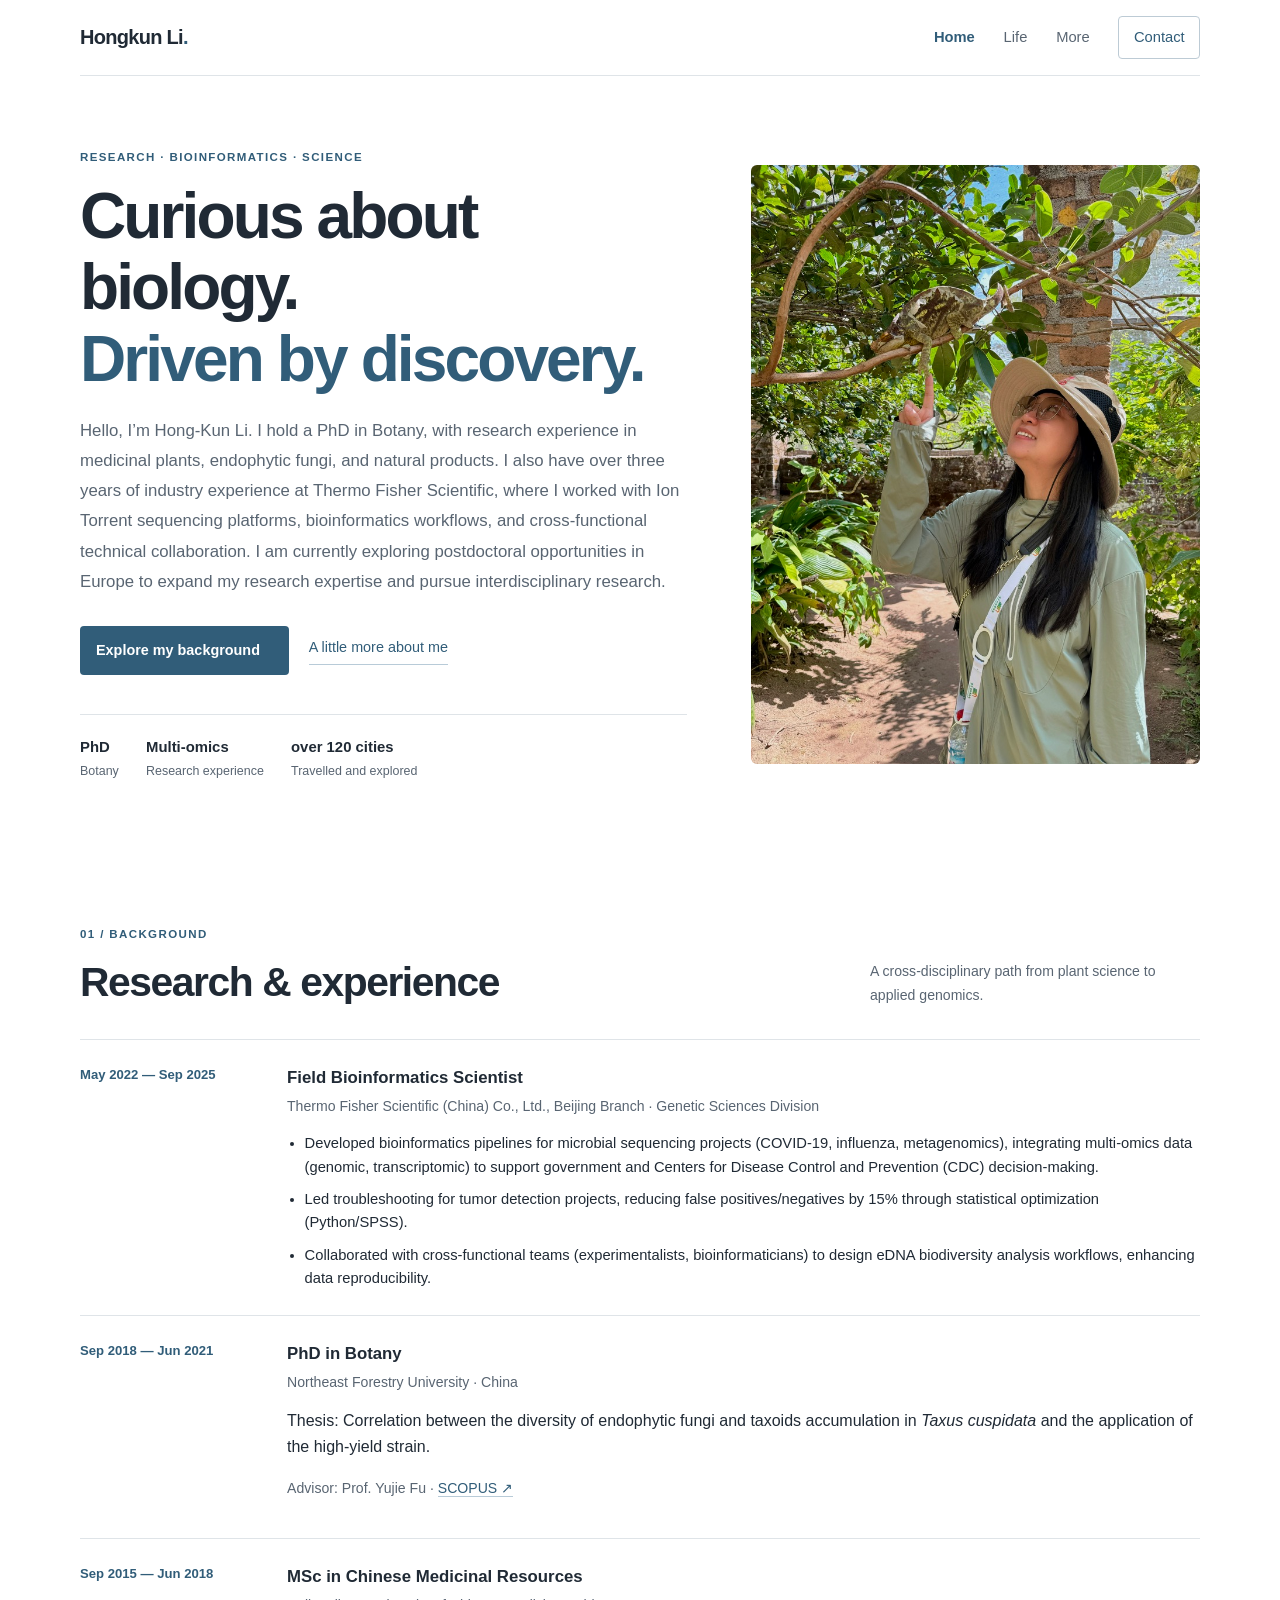
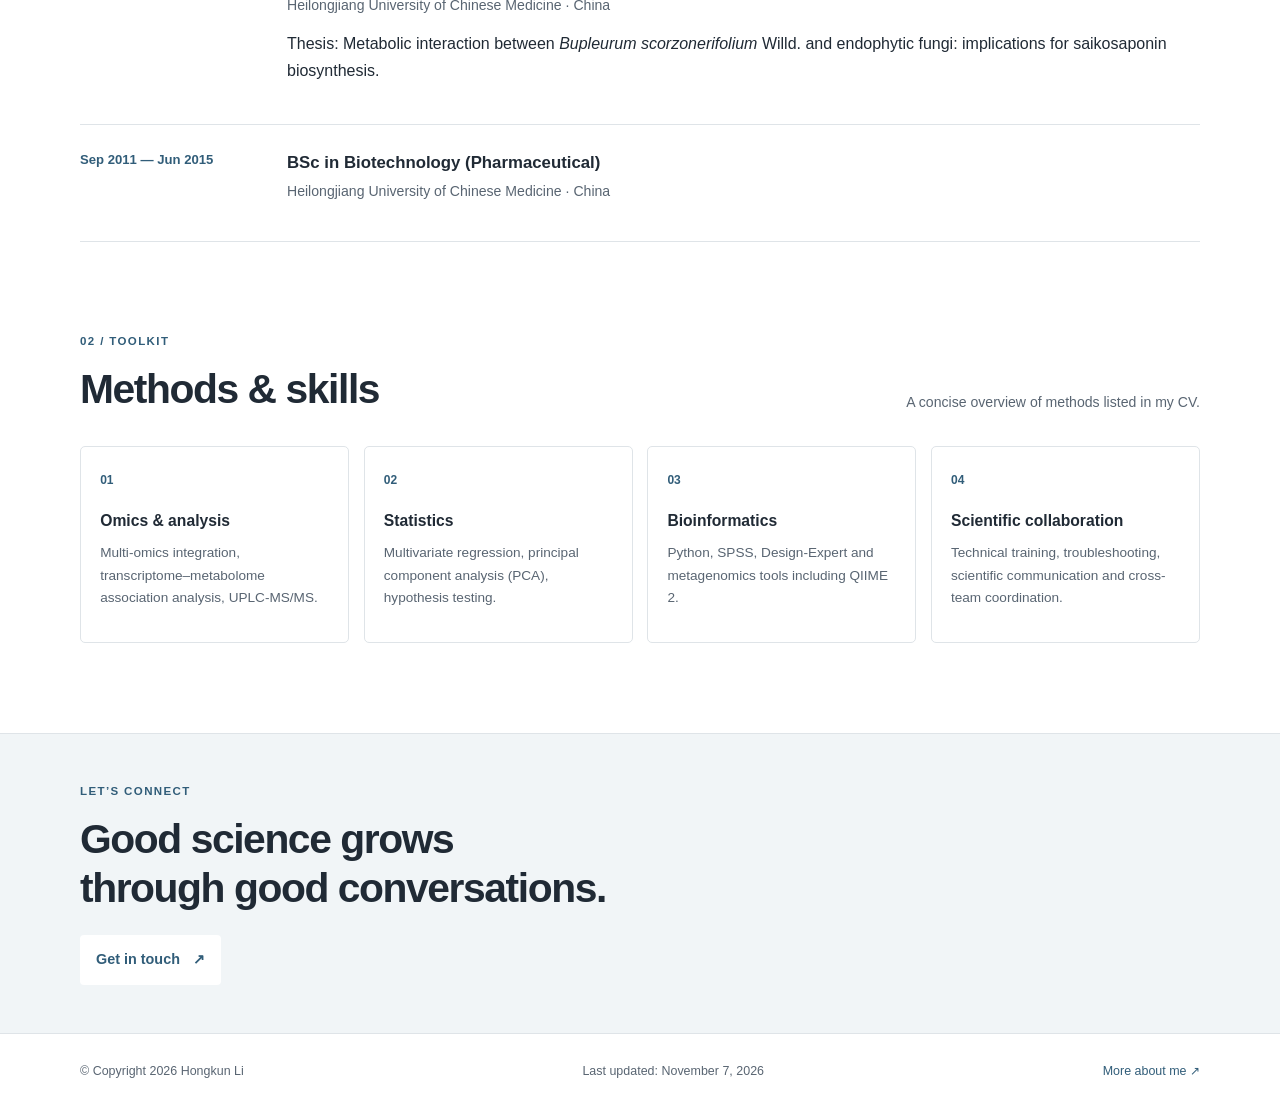
==== commit bbdfc7f5: "Add files via upload" ====
--- a/index.html
+++ b/index.html
@@ -122,8 +122,8 @@
   </main>
 
   <footer class="site-footer section-wrap">
-    <span>© <span id="year"></span> Hongkun Li</span>
-    <span>Built with curiosity · Hosted on GitHub Pages</span>
+    <span>© Copyright 2026 Hongkun Li</span>
+    <span>Last updated: November 7, 2026</span>
     <a href="more.html">More about me ↗</a>
   </footer>
 </body>
